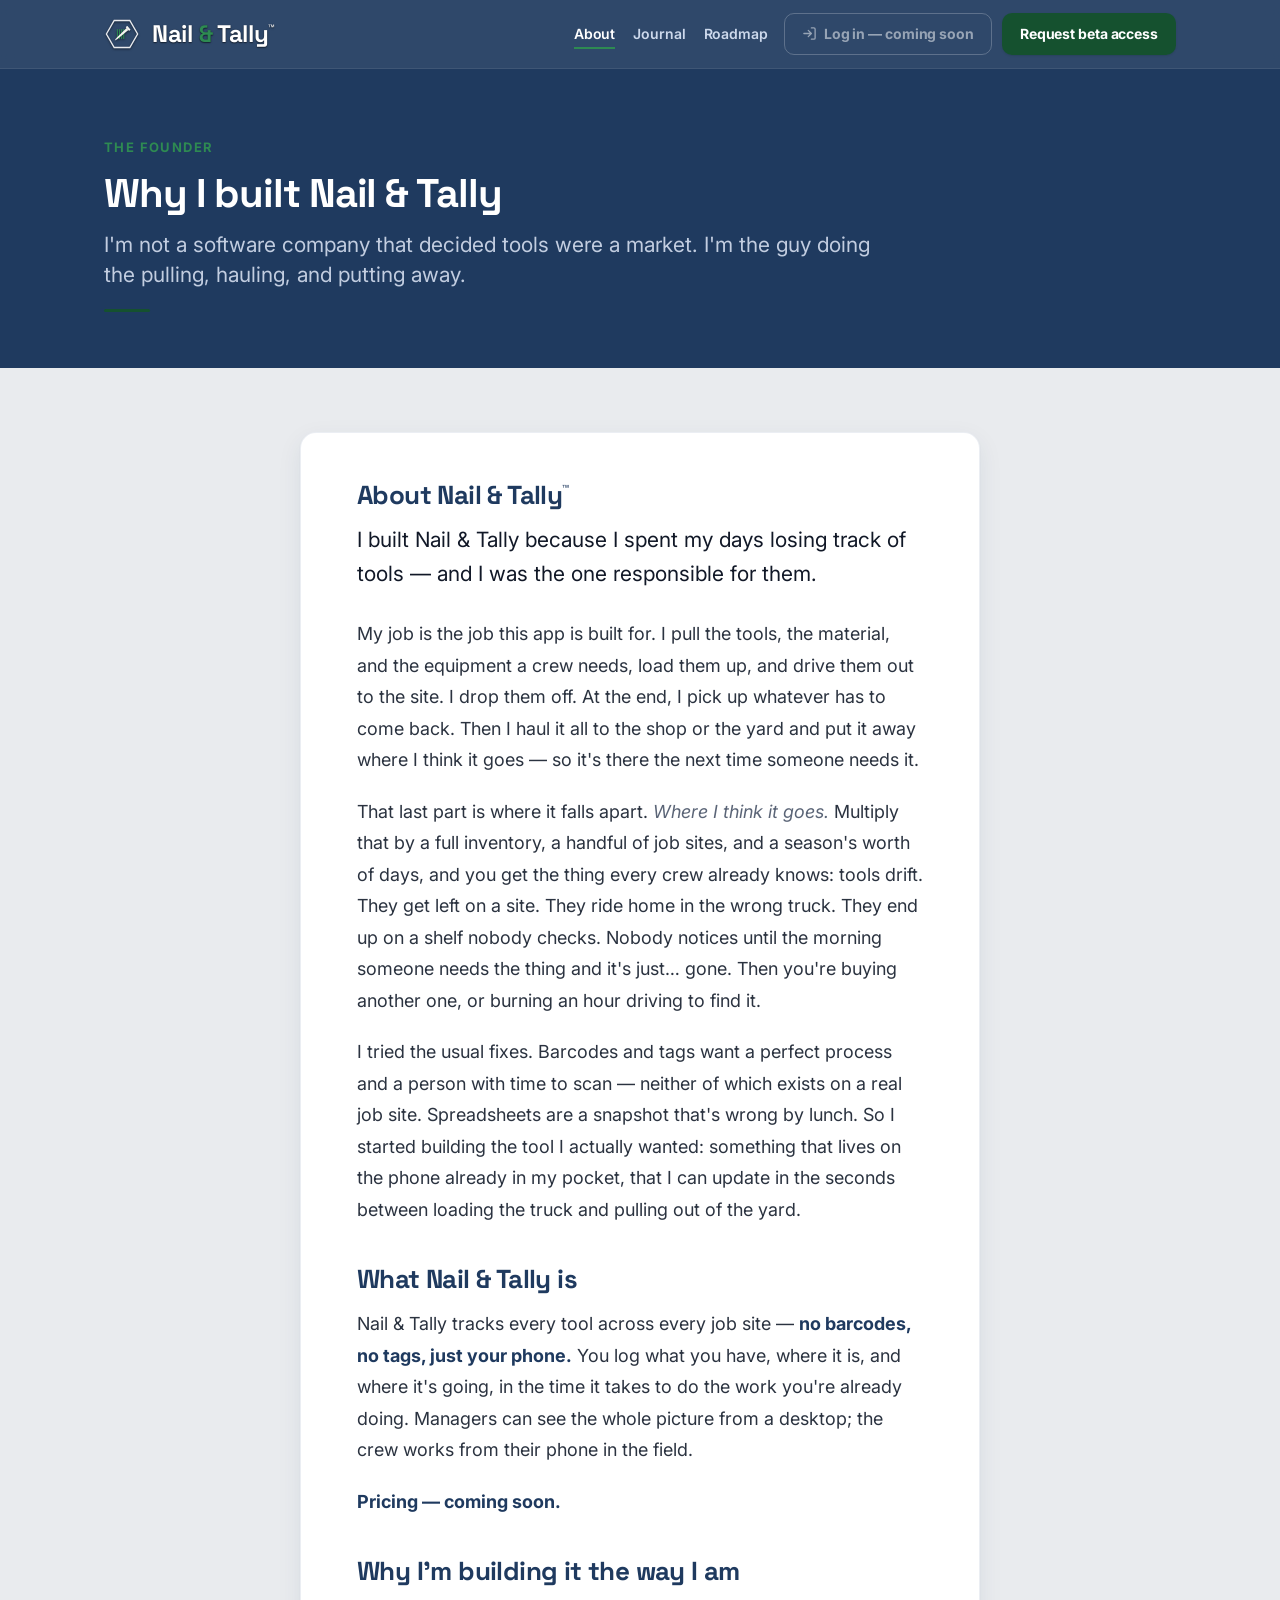
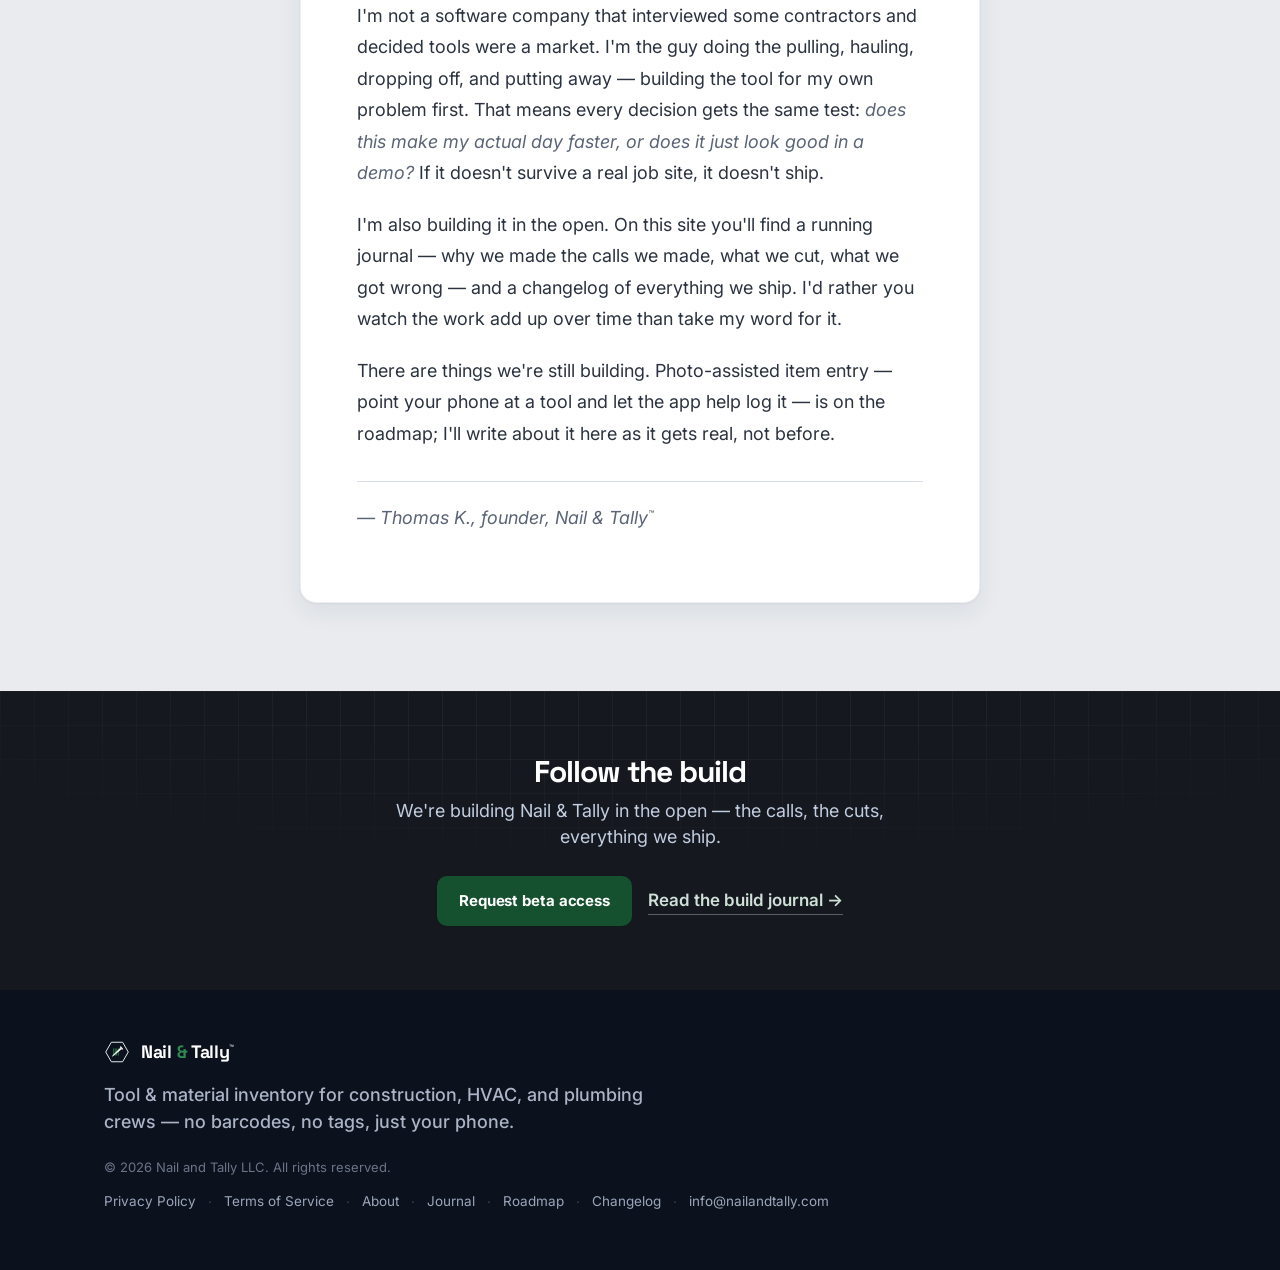
==== about/index.html @ 6fc136f4 "Publish about/journal/changelog/roadmap + pricing coming-soon + login coming-soon" ====
<!DOCTYPE html><html lang="en"><head><meta charset="utf-8">
<meta name="viewport" content="width=device-width,initial-scale=1">
<title>About — Nail &amp; Tally&trade;</title>
<meta name="description" content="Why I built Nail & Tally — by the founder. I'm not a software company that decided tools were a market; I'm the guy doing the pulling, hauling, and putting away.">
<meta name="robots" content="index">
<meta name="theme-color" content="#1F3A5F">
<!-- Favicon: the Fastener emblem, inlined as a data-URI SVG (verbatim from the landing page) -->
<link rel="icon" type="image/svg+xml" href="data:image/svg+xml,%3Csvg xmlns='http://www.w3.org/2000/svg' viewBox='0 0 512 512'%3E%3Crect width='512' height='512' rx='112' fill='%231F3A5F'/%3E%3Cg transform='translate(82,82) scale(1.45)'%3E%3Cpolygon points='16,120 68,30 172,30 224,120 172,210 68,210' fill='%2316304F'/%3E%3Cpolygon points='34,120 77,46 163,46 206,120 163,194 77,194' fill='none' stroke='%230F2540' stroke-width='6'/%3E%3Cg fill='%232E8A52'%3E%3Crect x='86' y='86' width='7' height='68' rx='3.5'/%3E%3Crect x='100' y='86' width='7' height='68' rx='3.5'/%3E%3Crect x='114' y='86' width='7' height='68' rx='3.5'/%3E%3Crect x='128' y='86' width='7' height='68' rx='3.5'/%3E%3C/g%3E%3Cg transform='rotate(48 120 120)'%3E%3Crect x='103' y='58' width='34' height='13' rx='2' fill='%23F5F5F0'/%3E%3Cpath d='M111,71 L129,71 L125,170 L115,170 Z' fill='%23F5F5F0'/%3E%3Cpath d='M115,170 L125,170 L120,185 Z' fill='%23F5F5F0'/%3E%3C/g%3E%3C/g%3E%3C/svg%3E">
<link rel="preconnect" href="https://fonts.googleapis.com">
<link rel="preconnect" href="https://fonts.gstatic.com" crossorigin>
<link href="https://fonts.googleapis.com/css2?family=Inter:wght@400;500;600;700;800&family=Space+Grotesk:wght@500;600;700&display=swap" rel="stylesheet">
<link rel="stylesheet" href="/assets/site.css">
</head><body>

<!-- ============ HEADER (shared) ============ -->
<header class="site"><div class="wrap">
  <a class="logo" href="/" aria-label="Nail and Tally home">
    <svg viewBox="0 0 240 240" aria-hidden="true">
      <polygon points="16,120 68,30 172,30 224,120 172,210 68,210" fill="none" stroke="#E9EBEE" stroke-width="9"/>
      <g fill="#2E8A52">
        <rect x="86" y="86" width="7" height="68" rx="3.5"/>
        <rect x="100" y="86" width="7" height="68" rx="3.5"/>
        <rect x="114" y="86" width="7" height="68" rx="3.5"/>
        <rect x="128" y="86" width="7" height="68" rx="3.5"/>
      </g>
      <g transform="rotate(48 120 120)">
        <rect x="103" y="58" width="34" height="13" rx="2" fill="#F5F5F0"/>
        <path d="M111,71 L129,71 L125,170 L115,170 Z" fill="#F5F5F0"/>
        <path d="M115,170 L125,170 L120,185 Z" fill="#F5F5F0"/>
      </g>
    </svg>
    <span class="brand">Nail <span class="amp">&amp;</span> Tally<span class="tm">&trade;</span></span>
  </a>
  <nav class="site">
    <span class="nav-links">
      <a href="/about/" aria-current="page">About</a>
      <a href="/journal/">Journal</a>
      <a href="/roadmap/">Roadmap</a>
    </span>
    <!-- LOG IN — NEUTRALIZED (app.nailandtally.com not yet deployed). Kept as a non-clickable
         "coming soon" element so publishing doesn't ship a dead link. TO RE-ENABLE once the app
         is live: restore this to a real link, i.e. replace the <span> below with
         <a class="btn-outline" href="https://app.nailandtally.com"> ... Log In ... </a>. -->
    <span class="btn-outline disabled" role="link" aria-disabled="true" title="Log in — coming soon">
      <svg viewBox="0 0 24 24" fill="none" stroke="currentColor" stroke-width="2.1" stroke-linecap="round" stroke-linejoin="round" aria-hidden="true"><path d="M15 3h4a2 2 0 012 2v14a2 2 0 01-2 2h-4"/><path d="M10 17l5-5-5-5M15 12H3"/></svg>
      Log in — coming soon
    </span>
    <a class="btn head" href="mailto:info@nailandtally.com?subject=Beta%20access%20request">Request beta access</a>
  </nav>
</div></header>

<!-- ============ PAGE-HEADER BAND ============ -->
<section class="navy-band page-band"><div class="wrap">
  <span class="eyebrow light">The founder</span>
  <h2>Why I built Nail &amp; Tally</h2>
  <p class="sub">I'm not a software company that decided tools were a market. I'm the guy doing the pulling, hauling, and putting away.</p>
  <span class="keyline"></span>
</div></section>

<!-- ============ ARTICLE ============ -->
<section class="article"><div class="wrap">
  <article class="col">

    <!-- OPTIONAL founder photo — leave commented until Thomas approves a specific image.
         Page must read complete with this absent. No video.
    <figure class="founder-photo">
      <img src="/assets/founder.jpg" alt="Thomas K., founder of Nail & Tally">
      <figcaption>Thomas K., founder</figcaption>
    </figure> -->

    <h2 style="margin-top:0">About Nail &amp; Tally<span class="tm" style="font-size:.5em;vertical-align:super;font-weight:600">&trade;</span></h2>

    <p class="lead">I built Nail &amp; Tally because I spent my days losing track of tools — and I was the one responsible for them.</p>

    <p>My job is the job this app is built for. I pull the tools, the material, and the equipment a crew needs, load them up, and drive them out to the site. I drop them off. At the end, I pick up whatever has to come back. Then I haul it all to the shop or the yard and put it away where I think it goes — so it's there the next time someone needs it.</p>

    <p>That last part is where it falls apart. <em>Where I think it goes.</em> Multiply that by a full inventory, a handful of job sites, and a season's worth of days, and you get the thing every crew already knows: tools drift. They get left on a site. They ride home in the wrong truck. They end up on a shelf nobody checks. Nobody notices until the morning someone needs the thing and it's just… gone. Then you're buying another one, or burning an hour driving to find it.</p>

    <p>I tried the usual fixes. Barcodes and tags want a perfect process and a person with time to scan — neither of which exists on a real job site. Spreadsheets are a snapshot that's wrong by lunch. So I started building the tool I actually wanted: something that lives on the phone already in my pocket, that I can update in the seconds between loading the truck and pulling out of the yard.</p>

    <h2>What Nail &amp; Tally is</h2>

    <p>Nail &amp; Tally tracks every tool across every job site — <strong>no barcodes, no tags, just your phone.</strong> You log what you have, where it is, and where it's going, in the time it takes to do the work you're already doing. Managers can see the whole picture from a desktop; the crew works from their phone in the field.</p>

    <p><strong>Pricing — coming soon.</strong></p>

    <h2>Why I'm building it the way I am</h2>

    <p>I'm not a software company that interviewed some contractors and decided tools were a market. I'm the guy doing the pulling, hauling, dropping off, and putting away — building the tool for my own problem first. That means every decision gets the same test: <em>does this make my actual day faster, or does it just look good in a demo?</em> If it doesn't survive a real job site, it doesn't ship.</p>

    <p>I'm also building it in the open. On this site you'll find a running journal — why we made the calls we made, what we cut, what we got wrong — and a changelog of everything we ship. I'd rather you watch the work add up over time than take my word for it.</p>

    <p>There are things we're still building. Photo-assisted item entry — point your phone at a tool and let the app help log it — is on the roadmap; I'll write about it here as it gets real, not before.</p>

    <p class="signoff">— Thomas K., founder, Nail &amp; Tally<span class="tm" style="font-size:.5em;vertical-align:super;font-weight:600">&trade;</span></p>

  </article>
</div></section>

<!-- ============ SOFT CTA STRIP ============ -->
<section class="charcoal-band cta-strip"><div class="wrap">
  <h2>Follow the build</h2>
  <p class="sub">We're building Nail &amp; Tally in the open — the calls, the cuts, everything we ship.</p>
  <div class="row">
    <a class="btn" href="mailto:info@nailandtally.com?subject=Beta%20access%20request">Request beta access</a>
    <a class="txt" href="/journal/">Read the build journal &rarr;</a>
  </div>
</div></section>

<!-- ============ FOOTER (shared) ============ -->
<footer class="site"><div class="wrap">
  <div class="f-top">
    <svg viewBox="0 0 240 240" aria-hidden="true">
      <polygon points="16,120 68,30 172,30 224,120 172,210 68,210" fill="none" stroke="#E9EBEE" stroke-width="9"/>
      <g fill="#2E8A52">
        <rect x="86" y="86" width="7" height="68" rx="3.5"/>
        <rect x="100" y="86" width="7" height="68" rx="3.5"/>
        <rect x="114" y="86" width="7" height="68" rx="3.5"/>
        <rect x="128" y="86" width="7" height="68" rx="3.5"/>
      </g>
      <g transform="rotate(48 120 120)">
        <rect x="103" y="58" width="34" height="13" rx="2" fill="#F5F5F0"/>
        <path d="M111,71 L129,71 L125,170 L115,170 Z" fill="#F5F5F0"/>
        <path d="M115,170 L125,170 L120,185 Z" fill="#F5F5F0"/>
      </g>
    </svg>
    <span class="f-brand">Nail <span class="amp">&amp;</span> Tally<span class="tm">&trade;</span></span>
  </div>
  <p class="tagline">Tool &amp; material inventory for construction, HVAC, and plumbing crews — no barcodes, no tags, just your phone.</p>
  <div class="legal">&copy; 2026 Nail and Tally LLC. All rights reserved.</div>
  <div class="links">
    <a href="/privacy">Privacy Policy</a>
    <span class="sep">·</span>
    <a href="/terms">Terms of Service</a>
    <span class="sep">·</span>
    <a href="/about/">About</a>
    <span class="sep">·</span>
    <a href="/journal/">Journal</a>
    <span class="sep">·</span>
    <a href="/roadmap/">Roadmap</a>
    <span class="sep">·</span>
    <a href="/changelog/">Changelog</a>
    <span class="sep">·</span>
    <a href="mailto:info@nailandtally.com">info@nailandtally.com</a>
  </div>
</div></footer>

</body></html>
---- assets/site.css ----
/* ============================================================
   Nail & Tally — shared site stylesheet
   Single source of truth for the brand system across:
   index.html, /about, /journal, /journal/<post>, /changelog, /roadmap
   The base block below is lifted VERBATIM from the live landing
   page (index.html) so the look can never drift. Page-specific
   component blocks (article column, post cards, changelog feed,
   roadmap levels, founder photo) are appended at the bottom.
   ============================================================ */

/* ===== Web fonts: Space Grotesk (display/headings) + Inter (body), loaded via Google Fonts in <head>. System stack as fallback. ===== */
:root{
  --navy:#1F3A5F;        /* Blueprint Navy */
  --navy-deep:#16293f;   /* darker navy band */
  --navy-ink:#0c121d;    /* footer — near-black charcoal */
  --charcoal:#15191f;    /* Workwear charcoal band */
  --charcoal-2:#1d222b;  /* charcoal card on dark */
  --green:#15512F;       /* Forest Green (revised Option A — darker forest; was #1E7A46) */
  --green-deep:#0F3D23;  /* darker forest, for hovers/eyebrows on light */
  --green-ondark:#2E8A52;/* nail + "&" + green on navy/charcoal (on-dark variant) */
  --ink:#111827;         /* Workwear Charcoal */
  --muted:#5b6577;
  --muted-2:#7b8595;
  --line:#D7DBE2;        /* hairline (was #e3e7ee) */
  --bg:#E9EBEE;          /* Steel Grey (was #F5F5F0 Concrete White) */
  --card:#ffffff;
  --red:#DC2626;         /* status: missing */
  --amber:#F59E0B;       /* status: low */
  --shadow-sm:0 1px 2px rgba(31,58,95,.06), 0 8px 24px rgba(31,58,95,.08);
  --shadow-lg:0 10px 30px rgba(31,58,95,.18), 0 40px 80px rgba(16,24,40,.22);
  --font:"Inter",-apple-system,BlinkMacSystemFont,"Segoe UI",Roboto,Helvetica,Arial,sans-serif;
  --font-display:"Space Grotesk","Inter",-apple-system,BlinkMacSystemFont,"Segoe UI",Roboto,Helvetica,Arial,sans-serif;
}
*{box-sizing:border-box}
html{scroll-behavior:smooth;-webkit-text-size-adjust:100%}
body{
  margin:0;background:var(--bg);color:var(--ink);
  font-family:var(--font);
  line-height:1.6;font-size:17px;font-weight:400;
  -webkit-font-smoothing:antialiased;text-rendering:optimizeLegibility;
}
img,svg{display:block;max-width:100%}
.wrap{max-width:1120px;margin:0 auto;padding:0 24px}
.measure{max-width:62ch}

/* ===== Type scale: 13 / 15 / 17 / 21 / 28 / 40 / 56 ===== */
h1,h2,h3{color:var(--navy);font-family:var(--font-display);font-weight:700;letter-spacing:-.6px;margin:0}
.eyebrow{display:inline-block;font-size:13px;font-weight:700;letter-spacing:1.4px;text-transform:uppercase;color:var(--green-deep);margin:0 0 14px}
.hero .eyebrow{font-size:15px}
.eyebrow.light{color:var(--green-ondark)}

/* ===== Header (sticky) ===== */
header.site{
  position:sticky;top:0;z-index:50;
  background:rgba(31,58,95,.92);backdrop-filter:saturate(140%) blur(8px);
  -webkit-backdrop-filter:saturate(140%) blur(8px);
  color:#fff;border-bottom:1px solid rgba(255,255,255,.08);
}
header.site .wrap{display:flex;align-items:center;gap:14px;height:68px}
.logo{display:flex;align-items:center;gap:12px;text-decoration:none;color:#fff;min-width:0}
.logo svg{width:36px;height:auto;flex:none;filter:drop-shadow(0 1px 1px rgba(0,0,0,.55))}
.brand{font-family:var(--font-display);font-weight:700;font-size:24px;letter-spacing:-.3px;white-space:nowrap;text-shadow:0 1px 1.5px rgba(0,0,0,.55),0 0 1px rgba(0,0,0,.4)}
.brand .amp{color:var(--green-ondark)}
.brand .tm{font-size:.5em;vertical-align:super;font-weight:600;letter-spacing:0}
nav.site{margin-left:auto;display:flex;align-items:center;gap:10px}
.btn{
  display:inline-flex;align-items:center;justify-content:center;gap:8px;
  background:var(--green);color:#fff;text-decoration:none;
  padding:13px 22px;border-radius:10px;font-weight:700;font-size:15px;
  border:none;cursor:pointer;font-family:inherit;
  box-shadow:0 1px 2px rgba(6,36,27,.15);transition:transform .12s ease,background .15s ease;
  letter-spacing:-.1px;
}
.btn:hover{background:var(--green-deep);transform:translateY(-1px)}
.btn.lg{padding:16px 28px;font-size:17px;border-radius:11px}
.btn.head{padding:10px 18px;font-size:14px}
/* secondary header CTA: "Log In" — lighter/outline treatment so it reads as distinct from the primary green "Request beta access" button */
.btn-outline{
  display:inline-flex;align-items:center;justify-content:center;gap:7px;
  background:transparent;color:#fff;text-decoration:none;
  padding:9px 17px;border-radius:10px;font-weight:700;font-size:14px;
  border:1px solid rgba(255,255,255,.45);cursor:pointer;font-family:inherit;
  transition:background .15s ease,border-color .15s ease;letter-spacing:-.1px;
}
.btn-outline:hover{background:rgba(255,255,255,.12);border-color:rgba(255,255,255,.75)}
.btn-outline svg{width:15px;height:15px}
/* "Log in — coming soon" neutralized state. Used while app.nailandtally.com is not yet
   deployed, so the header Log In control is NOT a live (dead) link. Non-clickable, dimmed,
   no hover. To RE-ENABLE the real Log In link once the app is live: in each page header,
   swap the <span class="btn-outline disabled" ...> back to <a class="btn-outline"
   href="https://app.nailandtally.com"> with the label "Log In" (see the marked comment in
   the header of every page). This .disabled rule can then stay or be removed — harmless. */
.btn-outline.disabled{opacity:.5;cursor:default;pointer-events:none}
.btn-outline.disabled:hover{background:transparent;border-color:rgba(255,255,255,.45)}
.btn-ghost{
  display:inline-flex;align-items:center;gap:8px;color:#cdd9ec;text-decoration:none;
  font-weight:600;font-size:15px;padding:13px 6px;
}
.btn-ghost:hover{color:#fff}
.btn-ghost svg{width:16px;height:16px}

/* ===== Top text-nav group (About · Journal · Roadmap) — added pages ===== */
.nav-links{display:flex;align-items:center;gap:18px;margin-right:6px}
.nav-links a{color:#cdd9ec;text-decoration:none;font-size:14px;font-weight:600;letter-spacing:-.1px;padding:4px 0;transition:color .15s ease}
.nav-links a:hover{color:#fff}
.nav-links a[aria-current="page"]{color:#fff;border-bottom:2px solid var(--green-ondark);padding-bottom:2px}

/* ===== Hero ===== */
.hero{position:relative;background:var(--navy);color:#fff;overflow:hidden}
.hero::before{ /* blueprint grid, whisper-quiet */
  content:"";position:absolute;inset:0;
  background-image:linear-gradient(rgba(255,255,255,.05) 1px,transparent 1px),
                   linear-gradient(90deg,rgba(255,255,255,.05) 1px,transparent 1px);
  background-size:34px 34px;mask-image:radial-gradient(ellipse 90% 80% at 60% 0%,#000 35%,transparent 80%);
  -webkit-mask-image:radial-gradient(ellipse 90% 80% at 60% 0%,#000 35%,transparent 80%);
  pointer-events:none;
}
.hero::after{ /* reverse logo watermark, very low opacity */
  content:"";position:absolute;right:-60px;top:-40px;width:520px;height:520px;
  background-image:url("data:image/svg+xml;utf8,<svg xmlns='http://www.w3.org/2000/svg' viewBox='0 0 240 240'><polygon points='16,120 68,30 172,30 224,120 172,210 68,210' fill='none' stroke='%23ffffff' stroke-width='7'/><g fill='%232E8A52'><rect x='86' y='86' width='7' height='68' rx='3.5'/><rect x='100' y='86' width='7' height='68' rx='3.5'/><rect x='114' y='86' width='7' height='68' rx='3.5'/><rect x='128' y='86' width='7' height='68' rx='3.5'/></g><g transform='rotate(48 120 120)'><rect x='103' y='58' width='34' height='13' rx='2' fill='%23ffffff'/><path d='M111,71 L129,71 L125,170 L115,170 Z' fill='%23ffffff'/><path d='M115,170 L125,170 L120,185 Z' fill='%23ffffff'/></g></svg>");
  background-repeat:no-repeat;background-size:contain;opacity:.05;pointer-events:none;
}
.hero .wrap{position:relative;z-index:1;display:grid;grid-template-columns:1.05fr .95fr;gap:56px;align-items:center;padding:84px 24px 92px}
.hero h1{font-size:56px;line-height:1.04;letter-spacing:-1.8px;margin:0 0 18px;color:#CBD5E1}
.hero .lead{font-size:21px;line-height:1.5;color:#dbe3f0;margin:0 0 14px;max-width:30ch}
.hero .support{font-size:17px;color:#9fb0cb;margin:0 0 30px;max-width:42ch}
.hero .support b{color:#fff;font-weight:700}
.hero .cta-row{display:flex;align-items:center;gap:14px;flex-wrap:wrap}
.hero .trust{display:block;color:#9fb0cb;font-size:15px;margin-top:18px;max-width:46ch;line-height:1.5}
.hero .trust b{color:#cfe9df;font-weight:600}

/* ===== Phone mockup (shared) ===== */
.phone{
  position:relative;background:#0d1726;border-radius:30px;padding:11px;
  box-shadow:var(--shadow-lg);border:1px solid rgba(255,255,255,.06);
}
.phone .notch{position:absolute;top:11px;left:50%;transform:translateX(-50%);width:96px;height:20px;background:#0d1726;border-radius:0 0 14px 14px;z-index:3}
.screen{background:var(--bg);border-radius:22px;overflow:hidden;position:relative}
.hero-phone{width:300px;margin:0 auto}
.hero-col-phone{display:flex;justify-content:center}

/* app chrome inside phone */
.app-bar{background:var(--navy);color:#fff;padding:26px 16px 13px;display:flex;align-items:center;gap:9px}
.app-bar .mk{width:20px;height:auto;flex:none}
.app-bar .co{font-weight:700;font-size:14px;letter-spacing:-.2px}
.app-bar .co small{display:block;font-weight:500;font-size:10.5px;color:#9fb0cb;letter-spacing:.2px}
.app-search{margin:12px 13px 0;background:#fff;border:1px solid var(--line);border-radius:9px;padding:9px 12px;display:flex;align-items:center;gap:8px;color:#9aa3b2;font-size:12.5px}
.app-search svg{width:14px;height:14px;flex:none}
.chips{display:flex;gap:6px;padding:11px 13px 4px;overflow-x:auto;-ms-overflow-style:none;scrollbar-width:none}
.chips::-webkit-scrollbar{display:none}
.chip{flex:none;font-size:11px;font-weight:600;padding:5px 11px;border-radius:999px;background:#fff;border:1px solid var(--line);color:var(--muted);white-space:nowrap}
.chip.on{background:var(--navy);color:#fff;border-color:var(--navy)}
.ilist{padding:6px 9px 4px}
.irow{display:flex;align-items:center;gap:11px;background:#fff;border:1px solid var(--line);border-radius:11px;padding:9px 11px;margin:7px 4px}
.ithumb{width:38px;height:38px;border-radius:9px;background:#eef1f6;display:flex;align-items:center;justify-content:center;flex:none}
.ithumb svg{width:21px;height:21px}
.imeta{min-width:0;flex:1}
.iname{font-size:12.5px;font-weight:700;color:var(--ink);white-space:nowrap;overflow:hidden;text-overflow:ellipsis;letter-spacing:-.2px}
.iloc{font-size:11px;color:var(--muted);margin-top:1px;display:flex;align-items:center;gap:5px}
.dot{width:8px;height:8px;border-radius:50%;flex:none}
.dot.g{background:var(--green);box-shadow:0 0 0 3px rgba(21,81,47,.16)}
.dot.r{background:var(--red);box-shadow:0 0 0 3px rgba(220,38,38,.16)}
.dot.a{background:var(--amber);box-shadow:0 0 0 3px rgba(245,158,11,.16)}
.iloc .lab.miss{color:var(--red);font-weight:700}
.iloc .lab.low{color:#b45309;font-weight:700}
.tabbar{display:flex;align-items:center;justify-content:space-around;background:#fff;border-top:1px solid var(--line);padding:9px 8px 12px}
.tab{display:flex;flex-direction:column;align-items:center;gap:3px;font-size:9.5px;font-weight:600;color:var(--muted-2)}
.tab svg{width:19px;height:19px}
.tab.on{color:var(--navy)}
.tab.add{position:relative;top:-2px}
.tab.add .badge{width:38px;height:38px;border-radius:12px;background:var(--green);display:flex;align-items:center;justify-content:center;box-shadow:0 4px 10px rgba(21,81,47,.4)}
.tab.add .badge svg{width:20px;height:20px}
.tab.add span{color:var(--green-deep);font-weight:700}

/* ===== Sections ===== */
section{padding:92px 0}
section.tight{padding:84px 0}
.alt{background:#fff}
.navy-band{background:var(--navy);color:#fff;position:relative;overflow:hidden}
.navy-band .eyebrow{color:var(--green-ondark)}
.navy-band h2{color:#fff}
/* charcoal/near-black band — adds depth against the navy/green/concrete */
.charcoal-band{background:var(--charcoal);color:#fff;position:relative;overflow:hidden}
.charcoal-band::before{content:"";position:absolute;inset:0;
  background-image:linear-gradient(rgba(255,255,255,.04) 1px,transparent 1px),
                   linear-gradient(90deg,rgba(255,255,255,.04) 1px,transparent 1px);
  background-size:34px 34px;mask-image:radial-gradient(ellipse 90% 80% at 50% 0%,#000 30%,transparent 78%);
  -webkit-mask-image:radial-gradient(ellipse 90% 80% at 50% 0%,#000 30%,transparent 78%);pointer-events:none}
.charcoal-band .eyebrow{color:var(--green-ondark)}
.charcoal-band h2{color:#fff}
.charcoal-band .sub{color:#b9c0cb}
.sec-head{max-width:640px;margin:0 0 48px}
.sec-head.center{margin-left:auto;margin-right:auto;text-align:center}
h2{font-size:40px;line-height:1.1;letter-spacing:-1.1px}
.sec-head .sub{color:var(--muted);font-size:21px;line-height:1.45;margin:14px 0 0;font-weight:400}
.navy-band .sec-head .sub{color:#c2cde0}
.keyline{display:block;width:46px;height:3px;background:var(--green);border-radius:2px;margin-top:18px}
.center .keyline{margin-left:auto;margin-right:auto}

/* feature cards */
.cards{display:grid;grid-template-columns:repeat(2,1fr);gap:20px}
.card{
  background:var(--card);border-radius:16px;padding:30px;
  box-shadow:var(--shadow-sm);border:1px solid rgba(227,231,238,.7);
  transition:transform .15s ease,box-shadow .15s ease;
}
.card:hover{transform:translateY(-2px);box-shadow:0 2px 4px rgba(31,58,95,.07),0 16px 40px rgba(31,58,95,.12)}
.icon-tile{width:48px;height:48px;border-radius:13px;display:flex;align-items:center;justify-content:center;margin-bottom:18px}
.icon-tile.navy{background:rgba(31,58,95,.08)}
.icon-tile.green{background:rgba(21,81,47,.12)}
.icon-tile svg{width:26px;height:26px}
.card h3{font-size:21px;margin:0 0 8px;letter-spacing:-.4px}
.card p{margin:0;color:var(--muted);font-size:16px;line-height:1.55}
.navy-band .card{background:rgba(255,255,255,.05);border:1px solid rgba(255,255,255,.09);box-shadow:none}
.navy-band .card:hover{background:rgba(255,255,255,.08);transform:translateY(-2px);box-shadow:none}
.navy-band .card h3{color:#fff}
.navy-band .card p{color:#aebccc}
.navy-band .icon-tile.navy{background:rgba(255,255,255,.1)}

/* ===== See it in action ===== */
.shots{display:grid;grid-template-columns:repeat(3,1fr);gap:30px;margin-top:8px}
.shot{display:flex;flex-direction:column;align-items:center}
.shot .phone{width:248px}
.shot .cap{margin:22px 6px 0;text-align:center;color:var(--muted);font-size:15.5px;line-height:1.5;max-width:30ch}
.shot .cap b{color:var(--navy);font-weight:700}
.sample-tag{display:inline-flex;align-items:center;gap:7px;font-size:13px;font-weight:600;color:var(--muted-2);background:#fff;border:1px solid var(--line);padding:6px 13px;border-radius:999px;margin-top:36px}
.sample-tag .d{width:7px;height:7px;border-radius:50%;background:var(--amber)}

/* item-detail screen */
.detail-photo{height:120px;background:linear-gradient(135deg,#eef1f6,#e2e7f0);display:flex;flex-direction:column;align-items:center;justify-content:center;gap:7px;color:#9aa3b2;border-bottom:1px solid var(--line)}
.detail-photo svg{width:30px;height:30px}
.detail-photo span{font-size:10.5px;font-weight:600;letter-spacing:.3px}
.detail-body{padding:14px 15px 17px}
.detail-body .dn{font-size:16px;font-weight:800;color:var(--navy);letter-spacing:-.3px}
.pill{display:inline-flex;align-items:center;gap:6px;font-size:11px;font-weight:700;padding:5px 11px;border-radius:999px;margin-top:9px}
.pill.stock{background:rgba(21,81,47,.12);color:var(--green-deep)}
.kv{display:flex;justify-content:space-between;font-size:12.5px;padding:10px 0;border-top:1px solid var(--line)}
.kv:first-of-type{margin-top:13px}
.kv .k{color:var(--muted)}
.kv .v{color:var(--ink);font-weight:700}

/* locations screen */
.loc-row{display:flex;align-items:center;gap:11px;padding:13px 14px;border-bottom:1px solid var(--line);background:#fff}
.loc-row .li{width:34px;height:34px;border-radius:9px;background:rgba(31,58,95,.07);display:flex;align-items:center;justify-content:center;flex:none}
.loc-row .li svg{width:18px;height:18px}
.loc-row .ln{flex:1;font-size:13px;font-weight:700;color:var(--ink);letter-spacing:-.2px}
.loc-row .lc{font-size:12.5px;font-weight:800;color:var(--navy);background:var(--bg);padding:3px 10px;border-radius:8px}

/* add/move screen */
.form-wrap{padding:14px 15px 16px}
.fld{margin-bottom:13px}
.fld label{display:block;font-size:11px;font-weight:700;color:var(--muted);text-transform:uppercase;letter-spacing:.5px;margin-bottom:6px}
.fld .input{background:#fff;border:1px solid var(--line);border-radius:9px;padding:10px 12px;font-size:13px;color:var(--ink);font-weight:600}
.fld .input.ph{color:#9aa3b2;font-weight:500}
.loc-pick{display:flex;flex-wrap:wrap;gap:6px}
.loc-pick .o{font-size:11.5px;font-weight:600;padding:7px 12px;border-radius:9px;background:#fff;border:1px solid var(--line);color:var(--muted)}
.loc-pick .o.sel{background:var(--navy);color:#fff;border-color:var(--navy)}
.snap{display:flex;align-items:center;justify-content:center;gap:8px;background:rgba(31,58,95,.06);border:1.5px dashed #c3cee0;border-radius:10px;padding:13px;color:var(--navy);font-size:13px;font-weight:700;margin-top:4px}
.snap svg{width:17px;height:17px}
.save-btn{margin-top:14px;background:var(--green);color:#fff;text-align:center;padding:12px;border-radius:10px;font-size:13.5px;font-weight:800;box-shadow:0 4px 10px rgba(21,81,47,.3)}

/* ===== Steps ===== */
.steps{display:grid;grid-template-columns:repeat(3,1fr);gap:26px}
.step{background:#fff;border-radius:16px;padding:30px;box-shadow:var(--shadow-sm);border:1px solid rgba(227,231,238,.7);position:relative}
.alt .step{background:var(--bg)}
.step .top{display:flex;align-items:center;gap:13px;margin-bottom:14px}
.step .n{display:inline-flex;align-items:center;justify-content:center;width:38px;height:38px;border-radius:50%;background:var(--green);color:#fff;font-weight:800;font-size:17px;flex:none}
.step .si{width:40px;height:40px;border-radius:11px;background:rgba(31,58,95,.07);display:flex;align-items:center;justify-content:center;margin-left:auto}
.step .si svg{width:22px;height:22px}
.step h3{font-size:19px;margin:0 0 6px;letter-spacing:-.3px}
.step p{margin:0;color:var(--muted);font-size:15.5px}

/* ===== Trust strip ===== */
.trust-strip{display:flex;align-items:center;gap:18px;background:rgba(255,255,255,.05);border:1px solid rgba(255,255,255,.09);border-radius:16px;padding:26px 30px;margin-top:8px}
.trust-strip .ts-icon{width:52px;height:52px;border-radius:14px;background:rgba(46,138,82,.18);display:flex;align-items:center;justify-content:center;flex:none}
.trust-strip .ts-icon svg{width:28px;height:28px}
.trust-strip h3{color:#fff;font-size:21px;margin:0 0 4px;letter-spacing:-.4px}
.trust-strip p{color:#c2cde0;margin:0;font-size:16px}

/* ===== Roadmap (landing two-up cards) ===== */
.road{display:grid;grid-template-columns:1fr 1fr;gap:20px;margin-top:8px}
.road-item{display:flex;gap:16px;align-items:flex-start;background:var(--card);border-radius:16px;padding:26px 28px;box-shadow:var(--shadow-sm);border:1px solid rgba(227,231,238,.7)}
.road-item .ri-icon{width:46px;height:46px;border-radius:12px;background:rgba(31,58,95,.07);display:flex;align-items:center;justify-content:center;flex:none}
.road-item .ri-icon svg{width:24px;height:24px}
.road-item h3{font-size:18px;margin:0 0 5px;letter-spacing:-.3px}
.road-item p{margin:0 0 11px;color:var(--muted);font-size:15px;line-height:1.5}
.tag{display:inline-block;background:#eef3fe;color:var(--navy);border:1px solid #d4e0fb;border-radius:999px;font-size:12px;font-weight:700;padding:4px 12px;letter-spacing:.2px}
.tag.soon{background:#fef6e7;color:#b45309;border-color:#f7e2b8}
.tag.now{background:rgba(21,81,47,.12);color:var(--green-deep);border:1px solid rgba(21,81,47,.2)}

/* ===== Final CTA ===== */
.cta-final{text-align:center}
.cta-final .wrap{position:relative;z-index:1}
.cta-final h2{font-size:40px;margin-bottom:14px}
.cta-final .sub{color:#c2cde0;font-size:21px;max-width:52ch;margin:0 auto 32px;line-height:1.45}
.cta-final .email{display:block;color:#9fb0cb;font-size:15px;margin-top:22px}
.cta-final .email a{color:#fff;text-decoration:none;border-bottom:1px solid rgba(255,255,255,.35)}
.cta-final .email a:hover{border-color:#fff}

/* ===== Footer ===== */
footer.site{background:var(--navy-ink);color:#9aa6bb;font-size:14px;padding:48px 0 56px}
footer.site .f-top{display:flex;align-items:center;gap:11px;margin-bottom:14px}
footer.site .f-top svg{width:26px;height:auto}
footer.site .f-brand{font-family:var(--font-display);font-weight:700;color:#fff;font-size:18px;letter-spacing:-.3px}
footer.site .f-brand .amp{color:var(--green-ondark)}
footer.site .f-brand .tm{font-size:.5em;vertical-align:super;font-weight:600}
footer.site .tagline{color:#aab4c6;max-width:48ch;margin:0 0 22px;font-size:18px;font-weight:500;line-height:1.5}
footer.site .legal{color:#6b7488;font-size:13px;margin-bottom:14px}
footer.site .links{display:flex;align-items:center;gap:4px;flex-wrap:wrap;font-size:13.5px}
footer.site .soon{color:#5d6779;cursor:default}
footer.site .sep{color:#3a455c;margin:0 8px}
footer.site a{color:#9aa6bb;text-decoration:none;border-bottom:1px solid transparent}
footer.site a:hover{color:#fff;border-color:rgba(255,255,255,.3)}

/* ============================================================
   PAGE-SPECIFIC COMPONENTS (added for /about, /journal,
   /changelog, /roadmap — per TASK-058 design spec)
   ============================================================ */

/* ===== Page-header band (content-page hero — no phone mockup) ===== */
.page-band{padding:64px 0 56px}
.page-band h2{font-size:40px;margin:0}
.page-band .sub{color:#c2cde0;max-width:60ch;font-size:21px;line-height:1.45;margin:14px 0 0;font-weight:400}

/* ===== Article reading column (shared — /about + journal posts) ===== */
.article{background:var(--bg);padding:64px 0 88px}
.article .col{max-width:680px;margin:0 auto;background:var(--card);
  border-radius:16px;padding:48px 56px;box-shadow:var(--shadow-sm);
  border:1px solid rgba(227,231,238,.7)}
.article .col p{font-size:18px;line-height:1.75;color:#2b3340;margin:0 0 20px;max-width:62ch}
.article .col h2{font-size:26px;margin:40px 0 14px;letter-spacing:-.6px}
.article .col h3{font-size:20px;margin:32px 0 10px;color:var(--green-deep)}
.article .col strong{color:var(--navy);font-weight:700}
.article .col em{color:var(--muted)}
.article .col .lead{font-size:21px;line-height:1.6;color:var(--ink);margin-bottom:28px}
.article .col a{color:var(--green-deep);text-decoration:none;border-bottom:1px solid transparent}
.article .col a:hover{border-color:var(--green-deep)}
.article .col .signoff{font-style:italic;color:var(--muted);border-top:1px solid var(--line);padding-top:20px;margin-top:32px}

/* optional founder photo — only used if the /about slot is uncommented */
.founder-photo{margin:0 0 28px}
.founder-photo img{width:100%;border-radius:14px;box-shadow:var(--shadow-sm)}
.founder-photo figcaption{font-size:14px;color:var(--muted);text-align:center;margin-top:10px}

/* post-footer nav row (single journal post) */
.post-foot{max-width:680px;margin:28px auto 0;display:flex;align-items:center;justify-content:space-between;gap:16px;flex-wrap:wrap}
.post-foot a.back{color:var(--green-deep);font-weight:700;font-size:15px;text-decoration:none;display:inline-flex;align-items:center;gap:7px}
.post-foot a.back:hover{color:var(--green)}

/* soft CTA strip (compact final CTA on content pages) */
.cta-strip{text-align:center;padding:64px 0}
.cta-strip h2{font-size:30px;margin:0 0 10px}
.cta-strip .sub{color:#c2cde0;font-size:18px;max-width:46ch;margin:0 auto 26px;line-height:1.45}
.cta-strip .row{display:flex;align-items:center;justify-content:center;gap:16px;flex-wrap:wrap}
.cta-strip .row a.txt{color:#cfe0d6;font-weight:600;text-decoration:none;border-bottom:1px solid rgba(255,255,255,.3)}
.cta-strip .row a.txt:hover{color:#fff;border-color:#fff}

/* ===== Journal index — post-card list ===== */
.post-list{max-width:720px;margin:0 auto;display:flex;flex-direction:column;gap:18px}
.post-card{display:block;background:var(--card);border-radius:16px;padding:28px 32px;
  box-shadow:var(--shadow-sm);border:1px solid rgba(227,231,238,.7);
  text-decoration:none;transition:transform .15s ease,box-shadow .15s ease}
.post-card:hover{transform:translateY(-2px);box-shadow:0 16px 40px rgba(31,58,95,.12)}
.post-card .meta{font-size:13px;font-weight:700;letter-spacing:1px;text-transform:uppercase;
  color:var(--green-deep);margin-bottom:8px}
.post-card h3{font-size:24px;letter-spacing:-.5px;margin:0 0 8px}
.post-card .excerpt{color:var(--muted);font-size:16px;line-height:1.55;margin:0}
.post-card .more{display:inline-flex;align-items:center;gap:6px;color:var(--green-deep);
  font-weight:700;font-size:15px;margin-top:14px}
.post-card .more svg{width:16px;height:16px}

/* ===== Changelog feed (dated timeline) ===== */
.log{max-width:720px;margin:0 auto;position:relative;padding-left:28px}
.log::before{content:"";position:absolute;left:7px;top:6px;bottom:6px;width:2px;background:var(--line)} /* spine */
.log-entry{position:relative;margin-bottom:34px}
.log-entry::before{content:"";position:absolute;left:-28px;top:5px;width:14px;height:14px;
  border-radius:50%;background:var(--green);box-shadow:0 0 0 4px var(--bg)}  /* node */
.log-date{font-size:13px;font-weight:700;letter-spacing:1px;text-transform:uppercase;
  color:var(--green-deep);margin-bottom:4px}
.log-entry h3{font-size:19px;letter-spacing:-.3px;margin:0 0 6px}
.log-entry p{color:var(--muted);font-size:16px;line-height:1.6;margin:0}
.log-entry .type{display:inline-block;font-size:11px;font-weight:700;letter-spacing:.4px;
  padding:3px 10px;border-radius:999px;margin-bottom:8px}
.type.new{background:rgba(21,81,47,.12);color:var(--green-deep)}     /* New */
.type.improved{background:#eef3fe;color:var(--navy);border:1px solid #d4e0fb} /* Improved */
.type.fixed{background:#fef6e7;color:#b45309}                         /* Fixed */

/* ===== Roadmap page — stages + level ladder ===== */
.roadmap-stages{max-width:780px;margin:0 auto;display:flex;flex-direction:column;gap:24px}
.stage{background:var(--card);border-radius:16px;padding:34px 40px;box-shadow:var(--shadow-sm);border:1px solid rgba(227,231,238,.7)}
.stage.now{border-left:4px solid var(--green)}
.stage.hope{border-left:4px solid var(--navy)}
.stage .stage-head{display:flex;align-items:center;gap:13px;margin-bottom:6px}
.stage .stage-head .si{width:40px;height:40px;border-radius:11px;background:rgba(31,58,95,.07);display:flex;align-items:center;justify-content:center;flex:none}
.stage .stage-head .si svg{width:22px;height:22px}
.stage.now .stage-head .si{background:rgba(21,81,47,.12)}
.stage h2{font-size:24px;margin:0;letter-spacing:-.5px}
.stage p{color:#3b4654;font-size:17px;line-height:1.65;margin:14px 0 0}
.stage p:first-of-type{margin-top:14px}
.stage .lead-line{color:var(--muted);font-size:16px;margin-top:10px}
/* now-stage 2x2 feature grid */
.stage .feat-grid{display:grid;grid-template-columns:repeat(2,1fr);gap:16px;margin-top:22px}
.stage .feat{background:var(--bg);border-radius:13px;padding:20px 22px;border:1px solid rgba(227,231,238,.7)}
.stage .feat .icon-tile{margin-bottom:14px}
.stage .feat h3{font-size:16px;margin:0 0 5px;letter-spacing:-.2px}
.stage .feat p{color:var(--muted);font-size:14.5px;line-height:1.5;margin:0}
/* hope-stage bullet list */
.stage ul.hope-list{margin:18px 0 0;padding:0;list-style:none}
.stage ul.hope-list li{position:relative;padding-left:26px;margin:0 0 14px;color:#3b4654;font-size:16.5px;line-height:1.6}
.stage ul.hope-list li::before{content:"";position:absolute;left:2px;top:9px;width:8px;height:8px;border-radius:50%;background:var(--navy)}
.stage ul.hope-list li strong{color:var(--navy)}
.stage ul.hope-list li .tag{margin-left:8px;vertical-align:middle}

/* "Last revisited" floating stamp */
.revisited{display:flex;justify-content:center;margin:-22px auto 0;position:relative;z-index:2}
.revisited .stamp{display:inline-flex;align-items:center;gap:9px;background:var(--card);
  border:1px solid var(--line);border-radius:999px;padding:11px 22px;
  box-shadow:var(--shadow-sm);font-family:var(--font-display);font-weight:700;
  font-size:15px;color:var(--navy);letter-spacing:-.2px}
.revisited .stamp .pin{width:18px;height:18px;color:var(--green)}
.revisited .stamp .date{color:var(--green-deep)}

/* level ladder (roadmap centerpiece) */
.levels-wrap{background:var(--card);border-radius:16px;padding:34px 40px;box-shadow:var(--shadow-sm);border:1px solid rgba(227,231,238,.7)}
.levels{max-width:720px;margin:0 auto;display:flex;flex-direction:column;gap:0}
.level{display:flex;gap:18px;align-items:flex-start;padding:24px 0;border-bottom:1px solid var(--line)}
.level:last-child{border-bottom:none}
.level .n{flex:none;width:42px;height:42px;border-radius:50%;background:var(--green);
  color:#fff;font-family:var(--font-display);font-weight:700;font-size:18px;
  display:flex;align-items:center;justify-content:center}
.level .body{flex:1;min-width:0}
.level h3{font-size:19px;margin:0 0 4px;letter-spacing:-.3px}
.level p{color:var(--muted);font-size:16px;margin:0}
.level .lvl-head{display:flex;align-items:center;gap:10px;flex-wrap:wrap;margin-bottom:4px}
.level .lvl-head h3{margin:0}

.roadmap-close{text-align:center;max-width:600px;margin:40px auto 0;color:var(--muted);font-style:italic;font-size:16px;line-height:1.6}
.roadmap-close em{color:var(--navy);font-style:normal;font-weight:600}

/* ===== Responsive ===== */
@media(max-width:960px){
  .hero .wrap{grid-template-columns:1fr;gap:48px;padding:64px 24px 72px;text-align:center}
  .hero .lead,.hero .support,.hero .trust{max-width:none;margin-left:auto;margin-right:auto}
  .hero .cta-row{justify-content:center}
  .hero::after{opacity:.04}
  .cards{gap:16px}
  .shots{grid-template-columns:repeat(3,minmax(0,1fr));gap:18px}
  .shot .phone{width:100%}
}
@media(max-width:760px){
  body{font-size:16px}
  .wrap{padding:0 20px}
  section{padding:60px 0}
  h2{font-size:30px;letter-spacing:-.8px}
  .hero h1{font-size:40px;letter-spacing:-1.2px}
  .hero .lead{font-size:19px}
  .sec-head .sub{font-size:18px}
  .cards{grid-template-columns:1fr}
  .steps{grid-template-columns:1fr;gap:16px}
  .road{grid-template-columns:1fr}
  /* see-it-in-action: horizontal scroll on phone */
  .shots{display:flex;overflow-x:auto;gap:18px;padding:4px 4px 18px;scroll-snap-type:x mandatory;-ms-overflow-style:none;scrollbar-width:none;margin:0 -20px;padding-left:20px;padding-right:20px}
  .shots::-webkit-scrollbar{display:none}
  .shot{flex:0 0 80%;scroll-snap-align:center}
  .shot .phone{width:100%;max-width:270px}
  .shot .cap{max-width:none}
  .cta-final h2{font-size:30px}
  .cta-final .sub{font-size:18px}
  .trust-strip{flex-direction:column;text-align:center;padding:26px 22px}
  .hero-phone{width:270px}
  .btn-ghost{display:none}
  /* added pages: hide top text-nav below 760px (footer links cover these) */
  .nav-links{display:none}
  /* article + content pages */
  .page-band{padding:48px 0 44px}
  .page-band h2{font-size:30px}
  .page-band .sub{font-size:18px}
  .article{padding:44px 0 64px}
  .article .col{padding:32px 22px;border-radius:14px}
  .article .col p{font-size:17px}
  .article .col .lead{font-size:19px}
  .post-card{padding:24px 22px}
  .post-card h3{font-size:21px}
  .stage{padding:26px 22px}
  .stage h2{font-size:21px}
  .stage .feat-grid{grid-template-columns:1fr}
  .levels-wrap{padding:26px 22px}
}
@media(max-width:560px){
  /* keep both header CTAs legible but compact on phones */
  nav.site{gap:7px}
  .btn.head{padding:9px 13px;font-size:13px}
  .btn-outline{padding:8px 12px;font-size:13px}
}
@media(max-width:400px){
  .hero h1{font-size:34px}
  .brand{font-size:19px}
  header.site .wrap{gap:8px}
  .btn-outline svg{display:none}  /* drop the icon, keep the "Log In" label, at the smallest widths */
}
@media(prefers-reduced-motion:reduce){
  html{scroll-behavior:auto}
  *{transition:none!important}
  .hero-phone{transform:none}
}
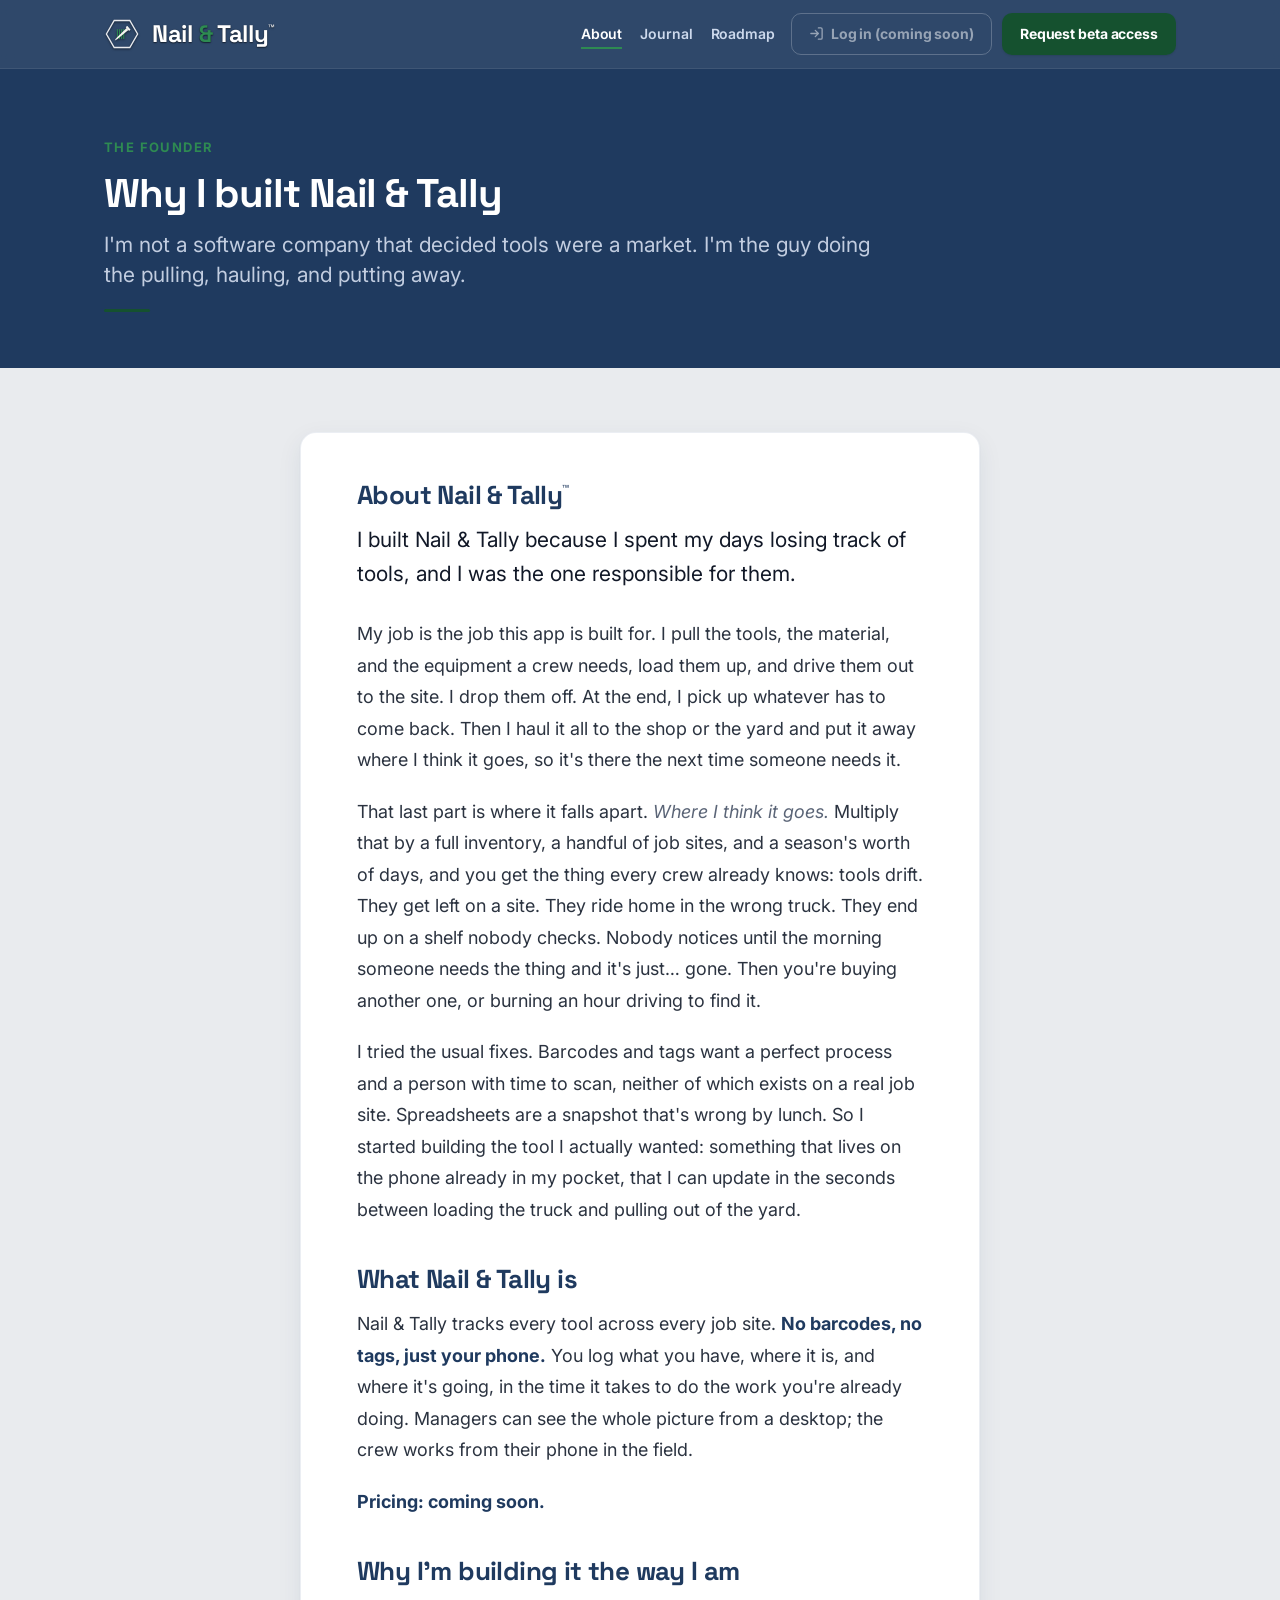
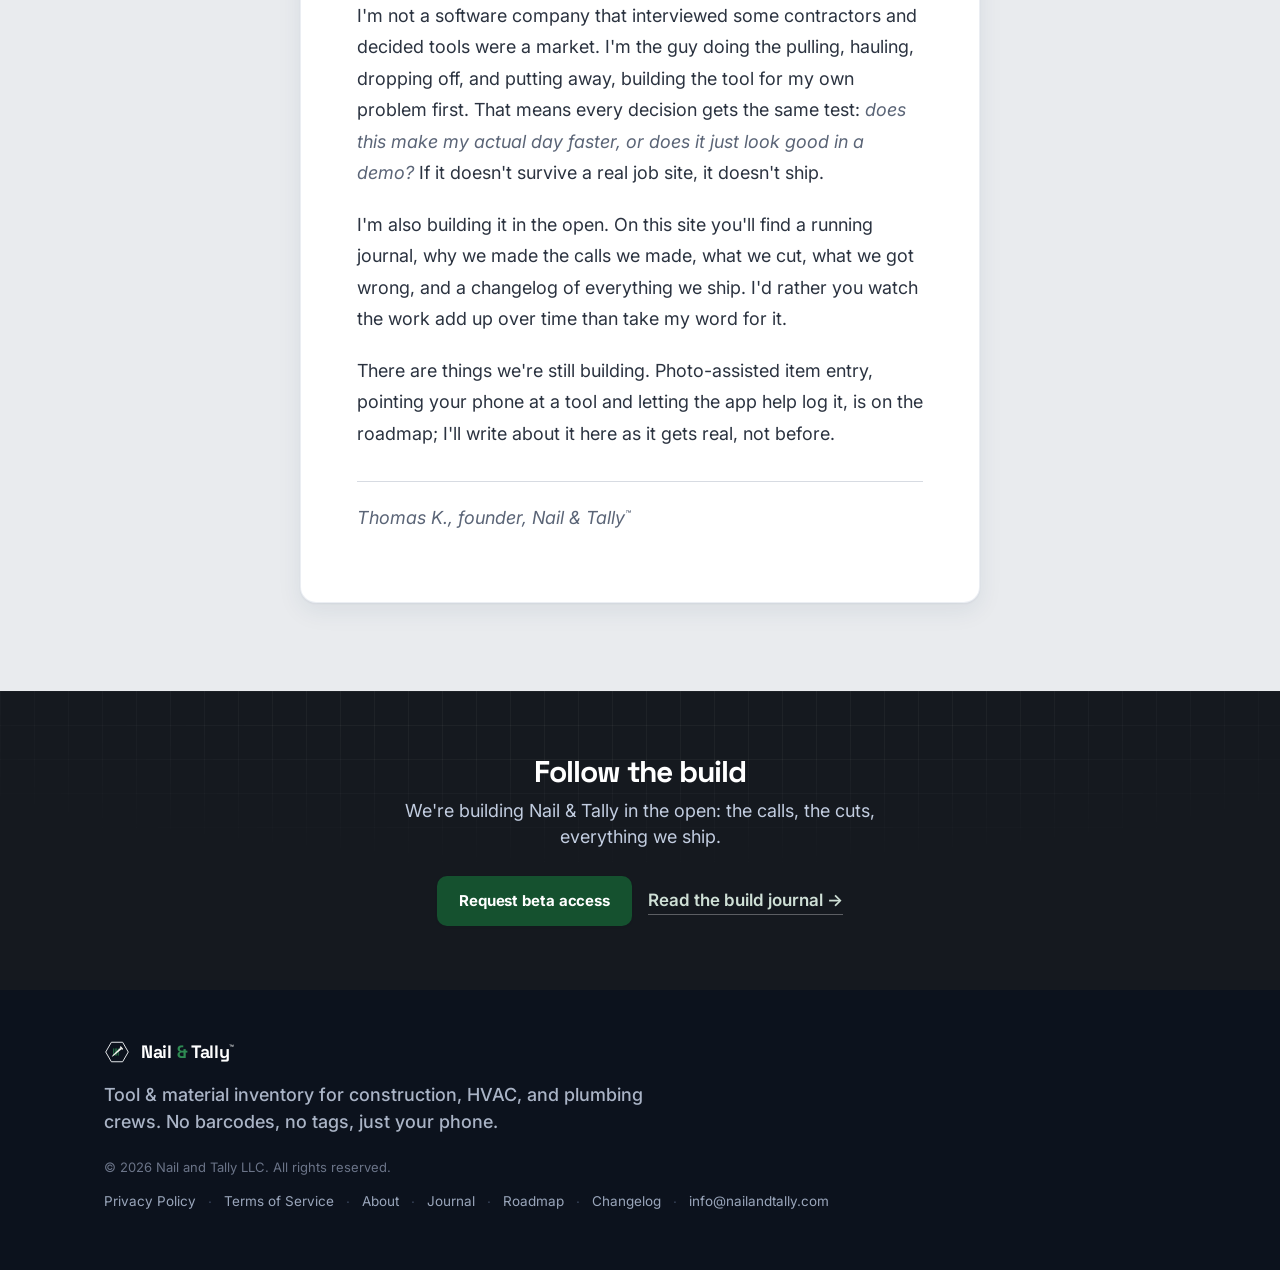
==== commit 610ba57c: "Site-wide copy edit: remove em dashes" ====
--- a/about/index.html
+++ b/about/index.html
@@ -1,6 +1,6 @@
 <!DOCTYPE html><html lang="en"><head><meta charset="utf-8">
 <meta name="viewport" content="width=device-width,initial-scale=1">
-<title>About — Nail &amp; Tally&trade;</title>
+<title>About &middot; Nail &amp; Tally&trade;</title>
 <meta name="description" content="Why I built Nail & Tally — by the founder. I'm not a software company that decided tools were a market; I'm the guy doing the pulling, hauling, and putting away.">
 <meta name="robots" content="index">
 <meta name="theme-color" content="#1F3A5F">
@@ -41,9 +41,9 @@
          "coming soon" element so publishing doesn't ship a dead link. TO RE-ENABLE once the app
          is live: restore this to a real link, i.e. replace the <span> below with
          <a class="btn-outline" href="https://app.nailandtally.com"> ... Log In ... </a>. -->
-    <span class="btn-outline disabled" role="link" aria-disabled="true" title="Log in — coming soon">
+    <span class="btn-outline disabled" role="link" aria-disabled="true" title="Log in (coming soon)">
       <svg viewBox="0 0 24 24" fill="none" stroke="currentColor" stroke-width="2.1" stroke-linecap="round" stroke-linejoin="round" aria-hidden="true"><path d="M15 3h4a2 2 0 012 2v14a2 2 0 01-2 2h-4"/><path d="M10 17l5-5-5-5M15 12H3"/></svg>
-      Log in — coming soon
+      Log in (coming soon)
     </span>
     <a class="btn head" href="mailto:info@nailandtally.com?subject=Beta%20access%20request">Request beta access</a>
   </nav>
@@ -70,29 +70,29 @@
 
     <h2 style="margin-top:0">About Nail &amp; Tally<span class="tm" style="font-size:.5em;vertical-align:super;font-weight:600">&trade;</span></h2>
 
-    <p class="lead">I built Nail &amp; Tally because I spent my days losing track of tools — and I was the one responsible for them.</p>
+    <p class="lead">I built Nail &amp; Tally because I spent my days losing track of tools, and I was the one responsible for them.</p>
 
-    <p>My job is the job this app is built for. I pull the tools, the material, and the equipment a crew needs, load them up, and drive them out to the site. I drop them off. At the end, I pick up whatever has to come back. Then I haul it all to the shop or the yard and put it away where I think it goes — so it's there the next time someone needs it.</p>
+    <p>My job is the job this app is built for. I pull the tools, the material, and the equipment a crew needs, load them up, and drive them out to the site. I drop them off. At the end, I pick up whatever has to come back. Then I haul it all to the shop or the yard and put it away where I think it goes, so it's there the next time someone needs it.</p>
 
     <p>That last part is where it falls apart. <em>Where I think it goes.</em> Multiply that by a full inventory, a handful of job sites, and a season's worth of days, and you get the thing every crew already knows: tools drift. They get left on a site. They ride home in the wrong truck. They end up on a shelf nobody checks. Nobody notices until the morning someone needs the thing and it's just… gone. Then you're buying another one, or burning an hour driving to find it.</p>
 
-    <p>I tried the usual fixes. Barcodes and tags want a perfect process and a person with time to scan — neither of which exists on a real job site. Spreadsheets are a snapshot that's wrong by lunch. So I started building the tool I actually wanted: something that lives on the phone already in my pocket, that I can update in the seconds between loading the truck and pulling out of the yard.</p>
+    <p>I tried the usual fixes. Barcodes and tags want a perfect process and a person with time to scan, neither of which exists on a real job site. Spreadsheets are a snapshot that's wrong by lunch. So I started building the tool I actually wanted: something that lives on the phone already in my pocket, that I can update in the seconds between loading the truck and pulling out of the yard.</p>
 
     <h2>What Nail &amp; Tally is</h2>
 
-    <p>Nail &amp; Tally tracks every tool across every job site — <strong>no barcodes, no tags, just your phone.</strong> You log what you have, where it is, and where it's going, in the time it takes to do the work you're already doing. Managers can see the whole picture from a desktop; the crew works from their phone in the field.</p>
+    <p>Nail &amp; Tally tracks every tool across every job site. <strong>No barcodes, no tags, just your phone.</strong> You log what you have, where it is, and where it's going, in the time it takes to do the work you're already doing. Managers can see the whole picture from a desktop; the crew works from their phone in the field.</p>
 
-    <p><strong>Pricing — coming soon.</strong></p>
+    <p><strong>Pricing: coming soon.</strong></p>
 
     <h2>Why I'm building it the way I am</h2>
 
-    <p>I'm not a software company that interviewed some contractors and decided tools were a market. I'm the guy doing the pulling, hauling, dropping off, and putting away — building the tool for my own problem first. That means every decision gets the same test: <em>does this make my actual day faster, or does it just look good in a demo?</em> If it doesn't survive a real job site, it doesn't ship.</p>
+    <p>I'm not a software company that interviewed some contractors and decided tools were a market. I'm the guy doing the pulling, hauling, dropping off, and putting away, building the tool for my own problem first. That means every decision gets the same test: <em>does this make my actual day faster, or does it just look good in a demo?</em> If it doesn't survive a real job site, it doesn't ship.</p>
 
-    <p>I'm also building it in the open. On this site you'll find a running journal — why we made the calls we made, what we cut, what we got wrong — and a changelog of everything we ship. I'd rather you watch the work add up over time than take my word for it.</p>
+    <p>I'm also building it in the open. On this site you'll find a running journal, why we made the calls we made, what we cut, what we got wrong, and a changelog of everything we ship. I'd rather you watch the work add up over time than take my word for it.</p>
 
-    <p>There are things we're still building. Photo-assisted item entry — point your phone at a tool and let the app help log it — is on the roadmap; I'll write about it here as it gets real, not before.</p>
+    <p>There are things we're still building. Photo-assisted item entry, pointing your phone at a tool and letting the app help log it, is on the roadmap; I'll write about it here as it gets real, not before.</p>
 
-    <p class="signoff">— Thomas K., founder, Nail &amp; Tally<span class="tm" style="font-size:.5em;vertical-align:super;font-weight:600">&trade;</span></p>
+    <p class="signoff">Thomas K., founder, Nail &amp; Tally<span class="tm" style="font-size:.5em;vertical-align:super;font-weight:600">&trade;</span></p>
 
   </article>
 </div></section>
@@ -100,7 +100,7 @@
 <!-- ============ SOFT CTA STRIP ============ -->
 <section class="charcoal-band cta-strip"><div class="wrap">
   <h2>Follow the build</h2>
-  <p class="sub">We're building Nail &amp; Tally in the open — the calls, the cuts, everything we ship.</p>
+  <p class="sub">We're building Nail &amp; Tally in the open: the calls, the cuts, everything we ship.</p>
   <div class="row">
     <a class="btn" href="mailto:info@nailandtally.com?subject=Beta%20access%20request">Request beta access</a>
     <a class="txt" href="/journal/">Read the build journal &rarr;</a>
@@ -126,7 +126,7 @@
     </svg>
     <span class="f-brand">Nail <span class="amp">&amp;</span> Tally<span class="tm">&trade;</span></span>
   </div>
-  <p class="tagline">Tool &amp; material inventory for construction, HVAC, and plumbing crews — no barcodes, no tags, just your phone.</p>
+  <p class="tagline">Tool &amp; material inventory for construction, HVAC, and plumbing crews. No barcodes, no tags, just your phone.</p>
   <div class="legal">&copy; 2026 Nail and Tally LLC. All rights reserved.</div>
   <div class="links">
     <a href="/privacy">Privacy Policy</a>
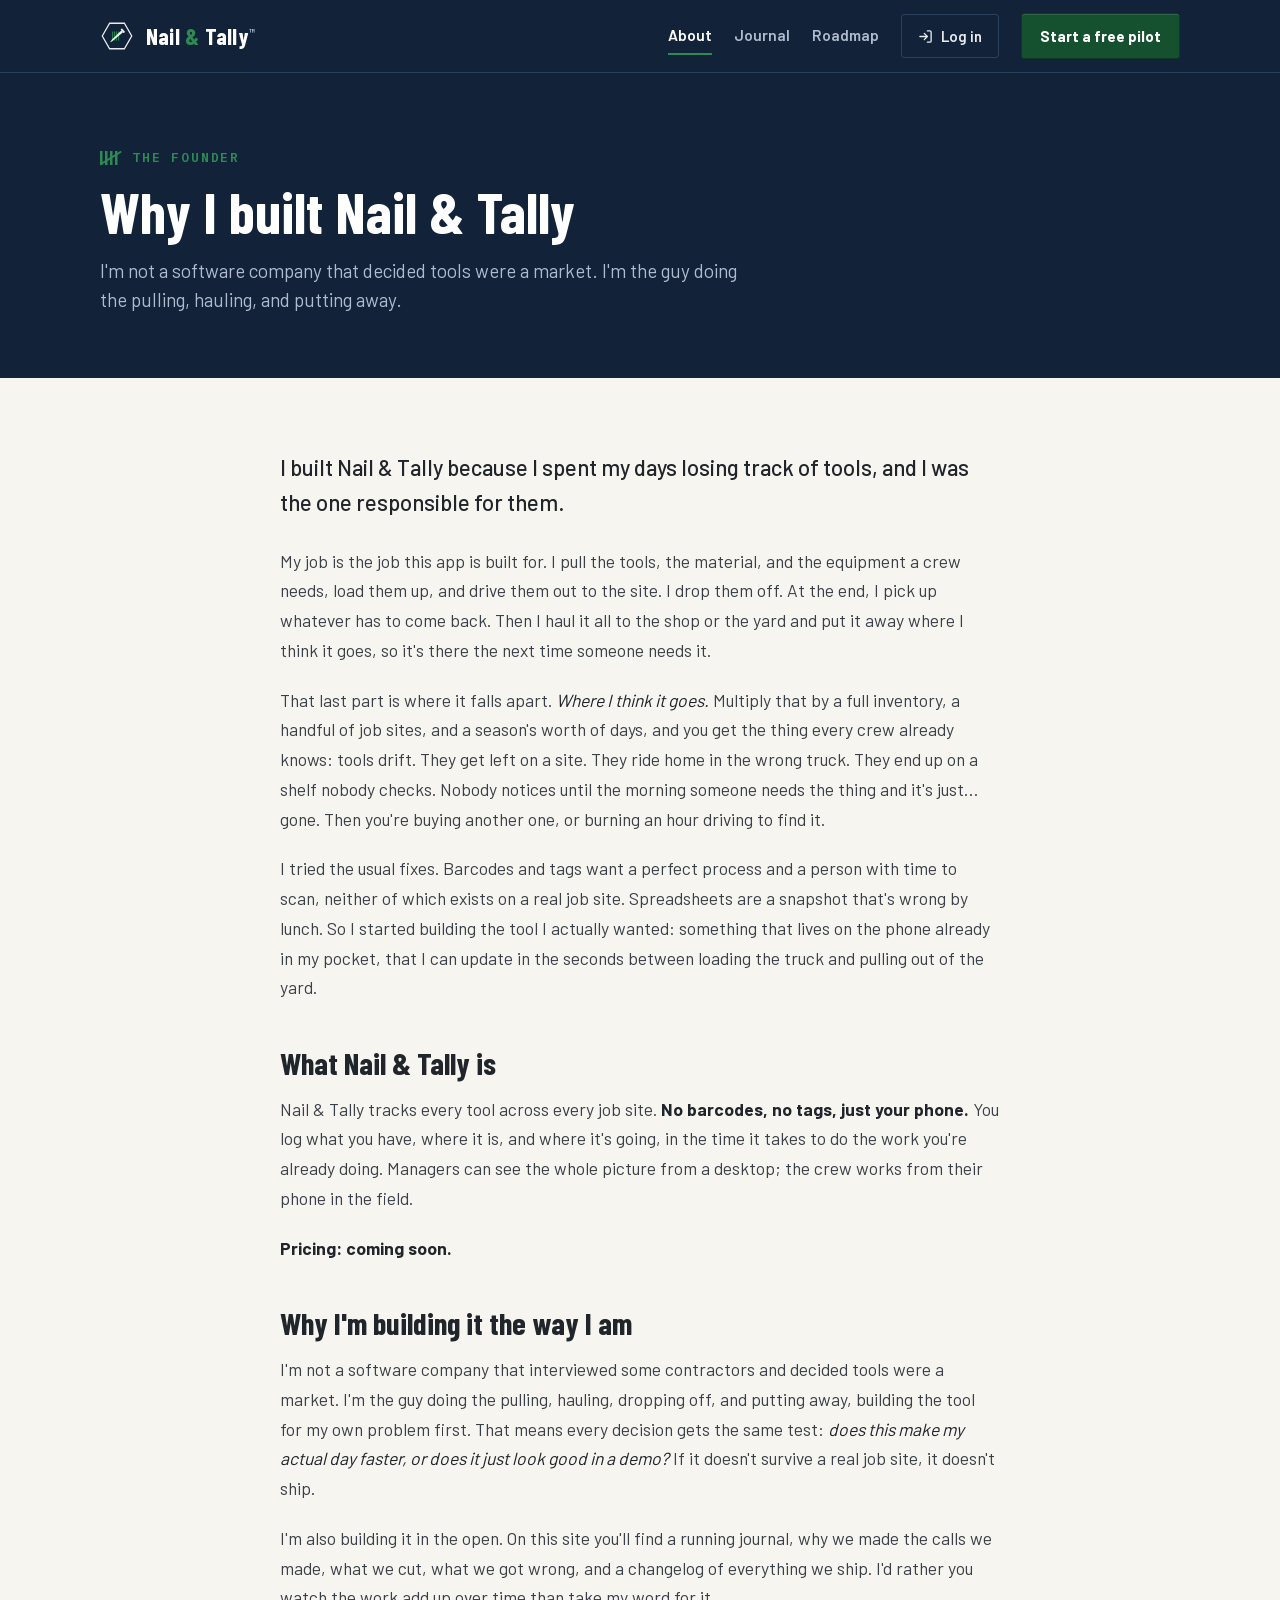
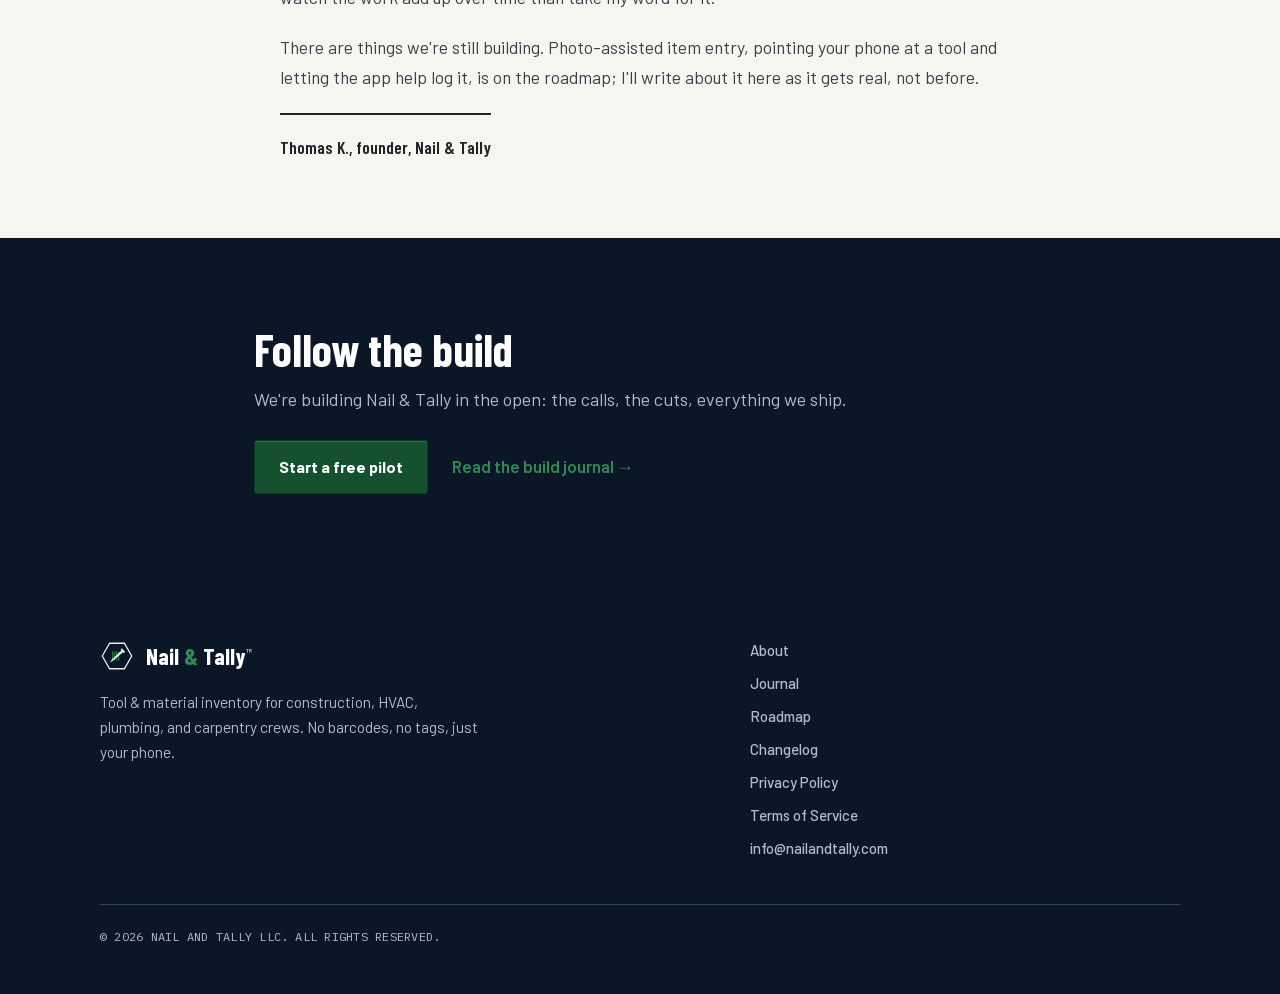
==== commit c7368385: "Site rebuild: new design system, complete Terms (18.5-20), self-hosted fonts, CLAUDE.md maintenance " ====
--- a/about/index.html
+++ b/about/index.html
@@ -3,12 +3,8 @@
 <title>About &middot; Nail &amp; Tally&trade;</title>
 <meta name="description" content="Why I built Nail & Tally — by the founder. I'm not a software company that decided tools were a market; I'm the guy doing the pulling, hauling, and putting away.">
 <meta name="robots" content="index">
-<meta name="theme-color" content="#1F3A5F">
-<!-- Favicon: the Fastener emblem, inlined as a data-URI SVG (verbatim from the landing page) -->
+<meta name="theme-color" content="#122238">
 <link rel="icon" type="image/svg+xml" href="data:image/svg+xml,%3Csvg xmlns='http://www.w3.org/2000/svg' viewBox='0 0 512 512'%3E%3Crect width='512' height='512' rx='112' fill='%231F3A5F'/%3E%3Cg transform='translate(82,82) scale(1.45)'%3E%3Cpolygon points='16,120 68,30 172,30 224,120 172,210 68,210' fill='%2316304F'/%3E%3Cpolygon points='34,120 77,46 163,46 206,120 163,194 77,194' fill='none' stroke='%230F2540' stroke-width='6'/%3E%3Cg fill='%232E8A52'%3E%3Crect x='86' y='86' width='7' height='68' rx='3.5'/%3E%3Crect x='100' y='86' width='7' height='68' rx='3.5'/%3E%3Crect x='114' y='86' width='7' height='68' rx='3.5'/%3E%3Crect x='128' y='86' width='7' height='68' rx='3.5'/%3E%3C/g%3E%3Cg transform='rotate(48 120 120)'%3E%3Crect x='103' y='58' width='34' height='13' rx='2' fill='%23F5F5F0'/%3E%3Cpath d='M111,71 L129,71 L125,170 L115,170 Z' fill='%23F5F5F0'/%3E%3Cpath d='M115,170 L125,170 L120,185 Z' fill='%23F5F5F0'/%3E%3C/g%3E%3C/g%3E%3C/svg%3E">
-<link rel="preconnect" href="https://fonts.googleapis.com">
-<link rel="preconnect" href="https://fonts.gstatic.com" crossorigin>
-<link href="https://fonts.googleapis.com/css2?family=Inter:wght@400;500;600;700;800&family=Space+Grotesk:wght@500;600;700&display=swap" rel="stylesheet">
 <link rel="stylesheet" href="/assets/site.css">
 </head><body>
 
@@ -37,24 +33,20 @@
       <a href="/journal/">Journal</a>
       <a href="/roadmap/">Roadmap</a>
     </span>
-    <!-- LOG IN — NEUTRALIZED (app.nailandtally.com not yet deployed). Kept as a non-clickable
-         "coming soon" element so publishing doesn't ship a dead link. TO RE-ENABLE once the app
-         is live: restore this to a real link, i.e. replace the <span> below with
-         <a class="btn-outline" href="https://app.nailandtally.com"> ... Log In ... </a>. -->
-    <span class="btn-outline disabled" role="link" aria-disabled="true" title="Log in (coming soon)">
+    <!-- LOG IN: live link to the dashboard (app.nailandtally.com is deployed + live). -->
+    <a class="btn-outline" href="https://app.nailandtally.com" title="Log in">
       <svg viewBox="0 0 24 24" fill="none" stroke="currentColor" stroke-width="2.1" stroke-linecap="round" stroke-linejoin="round" aria-hidden="true"><path d="M15 3h4a2 2 0 012 2v14a2 2 0 01-2 2h-4"/><path d="M10 17l5-5-5-5M15 12H3"/></svg>
-      Log in (coming soon)
-    </span>
-    <a class="btn head" href="mailto:info@nailandtally.com?subject=Beta%20access%20request">Request beta access</a>
+      Log in
+    </a>
+    <a class="btn head" href="mailto:info@nailandtally.com?subject=Free%20pilot%20request"><span class="cta-full">Start a free pilot</span><span class="cta-short">Free pilot</span></a>
   </nav>
 </div></header>
 
 <!-- ============ PAGE-HEADER BAND ============ -->
-<section class="navy-band page-band"><div class="wrap">
-  <span class="eyebrow light">The founder</span>
+<section class="page-band on-dark"><div class="wrap">
+  <span class="eyebrow light"><svg class="tally" viewBox="0 0 22 14" aria-hidden="true"><rect x="0" y="0" width="2.5" height="14"/><rect x="5" y="0" width="2.5" height="14"/><rect x="10" y="0" width="2.5" height="14"/><rect x="15" y="0" width="2.5" height="14"/><line x1="20.5" y1="1" x2="1" y2="13"/></svg> The founder</span>
   <h2>Why I built Nail &amp; Tally</h2>
   <p class="sub">I'm not a software company that decided tools were a market. I'm the guy doing the pulling, hauling, and putting away.</p>
-  <span class="keyline"></span>
 </div></section>
 
 <!-- ============ ARTICLE ============ -->
@@ -68,13 +60,11 @@
       <figcaption>Thomas K., founder</figcaption>
     </figure> -->
 
-    <h2 style="margin-top:0">About Nail &amp; Tally<span class="tm" style="font-size:.5em;vertical-align:super;font-weight:600">&trade;</span></h2>
-
     <p class="lead">I built Nail &amp; Tally because I spent my days losing track of tools, and I was the one responsible for them.</p>
 
     <p>My job is the job this app is built for. I pull the tools, the material, and the equipment a crew needs, load them up, and drive them out to the site. I drop them off. At the end, I pick up whatever has to come back. Then I haul it all to the shop or the yard and put it away where I think it goes, so it's there the next time someone needs it.</p>
 
-    <p>That last part is where it falls apart. <em>Where I think it goes.</em> Multiply that by a full inventory, a handful of job sites, and a season's worth of days, and you get the thing every crew already knows: tools drift. They get left on a site. They ride home in the wrong truck. They end up on a shelf nobody checks. Nobody notices until the morning someone needs the thing and it's just… gone. Then you're buying another one, or burning an hour driving to find it.</p>
+    <p>That last part is where it falls apart. <em>Where I think it goes.</em> Multiply that by a full inventory, a handful of job sites, and a season's worth of days, and you get the thing every crew already knows: tools drift. They get left on a site. They ride home in the wrong truck. They end up on a shelf nobody checks. Nobody notices until the morning someone needs the thing and it's just&hellip; gone. Then you're buying another one, or burning an hour driving to find it.</p>
 
     <p>I tried the usual fixes. Barcodes and tags want a perfect process and a person with time to scan, neither of which exists on a real job site. Spreadsheets are a snapshot that's wrong by lunch. So I started building the tool I actually wanted: something that lives on the phone already in my pocket, that I can update in the seconds between loading the truck and pulling out of the yard.</p>
 
@@ -92,25 +82,27 @@
 
     <p>There are things we're still building. Photo-assisted item entry, pointing your phone at a tool and letting the app help log it, is on the roadmap; I'll write about it here as it gets real, not before.</p>
 
-    <p class="signoff">Thomas K., founder, Nail &amp; Tally<span class="tm" style="font-size:.5em;vertical-align:super;font-weight:600">&trade;</span></p>
+    <p class="signoff">Thomas K., founder, Nail &amp; Tally</p>
 
   </article>
 </div></section>
 
 <!-- ============ SOFT CTA STRIP ============ -->
-<section class="charcoal-band cta-strip"><div class="wrap">
+<section class="band-charcoal cta-strip on-dark"><div class="wrap">
   <h2>Follow the build</h2>
   <p class="sub">We're building Nail &amp; Tally in the open: the calls, the cuts, everything we ship.</p>
   <div class="row">
-    <a class="btn" href="mailto:info@nailandtally.com?subject=Beta%20access%20request">Request beta access</a>
+    <a class="btn" href="mailto:info@nailandtally.com?subject=Free%20pilot%20request">Start a free pilot</a>
     <a class="txt" href="/journal/">Read the build journal &rarr;</a>
   </div>
 </div></section>
 
 <!-- ============ FOOTER (shared) ============ -->
 <footer class="site"><div class="wrap">
-  <div class="f-top">
-    <svg viewBox="0 0 240 240" aria-hidden="true">
+  <div class="f-grid">
+    <div>
+      <div class="f-top">
+        <svg viewBox="0 0 240 240" aria-hidden="true">
       <polygon points="16,120 68,30 172,30 224,120 172,210 68,210" fill="none" stroke="#E9EBEE" stroke-width="9"/>
       <g fill="#2E8A52">
         <rect x="86" y="86" width="7" height="68" rx="3.5"/>
@@ -124,25 +116,21 @@
         <path d="M115,170 L125,170 L120,185 Z" fill="#F5F5F0"/>
       </g>
     </svg>
-    <span class="f-brand">Nail <span class="amp">&amp;</span> Tally<span class="tm">&trade;</span></span>
+        <span class="f-brand">Nail <span class="amp">&amp;</span> Tally<span class="tm">&trade;</span></span>
+      </div>
+      <p class="tagline">Tool &amp; material inventory for construction, HVAC, plumbing, and carpentry crews. No barcodes, no tags, just your phone.</p>
+    </div>
+    <div class="links">
+      <a href="/about/">About</a>
+      <a href="/journal/">Journal</a>
+      <a href="/roadmap/">Roadmap</a>
+      <a href="/changelog/">Changelog</a>
+      <a href="/privacy">Privacy Policy</a>
+      <a href="/terms">Terms of Service</a>
+      <a href="mailto:info@nailandtally.com">info@nailandtally.com</a>
+    </div>
   </div>
-  <p class="tagline">Tool &amp; material inventory for construction, HVAC, and plumbing crews. No barcodes, no tags, just your phone.</p>
-  <div class="legal">&copy; 2026 Nail and Tally LLC. All rights reserved.</div>
-  <div class="links">
-    <a href="/privacy">Privacy Policy</a>
-    <span class="sep">·</span>
-    <a href="/terms">Terms of Service</a>
-    <span class="sep">·</span>
-    <a href="/about/">About</a>
-    <span class="sep">·</span>
-    <a href="/journal/">Journal</a>
-    <span class="sep">·</span>
-    <a href="/roadmap/">Roadmap</a>
-    <span class="sep">·</span>
-    <a href="/changelog/">Changelog</a>
-    <span class="sep">·</span>
-    <a href="mailto:info@nailandtally.com">info@nailandtally.com</a>
-  </div>
+  <div class="legal">&copy; 2026 NAIL AND TALLY LLC. ALL RIGHTS RESERVED.</div>
 </div></footer>
 
 </body></html>
--- a/assets/site.css
+++ b/assets/site.css
@@ -1,505 +1,721 @@
 /* ============================================================
-   Nail & Tally — shared site stylesheet
-   Single source of truth for the brand system across:
-   index.html, /about, /journal, /journal/<post>, /changelog, /roadmap
-   The base block below is lifted VERBATIM from the live landing
-   page (index.html) so the look can never drift. Page-specific
-   component blocks (article column, post cards, changelog feed,
-   roadmap levels, founder photo) are appended at the bottom.
+   NAIL & TALLY — shared site system
+   ------------------------------------------------------------
+   One file, every page. If you're changing a color, change the
+   token, not the fifty places it's used.
+
+   Type:
+     display  — "Barlow Condensed" 600/700. Big, honest, the kind
+                of type that's printed on the side of a toolbox.
+     text     — "Barlow" 400–700. Same family, so nothing clashes.
+     mono     — "IBM Plex Mono". Counts, dates, labels. The tally.
+
+   Color: navy is the anchor, forest green is the action color,
+   neutrals are warm (paper, not lab-white). Steel grey is for
+   text on navy. Nothing thin-grey-on-white; the field reads
+   this in the sun.
    ============================================================ */
 
-/* ===== Web fonts: Space Grotesk (display/headings) + Inter (body), loaded via Google Fonts in <head>. System stack as fallback. ===== */
+/* ---------- self-hosted fonts (latin) ---------- */
+@font-face {
+  font-family: 'Barlow';
+  font-style: normal;
+  font-weight: 400;
+  font-display: swap;
+  src: url('/assets/fonts/Barlow-400.woff2') format('woff2');
+}
+@font-face {
+  font-family: 'Barlow';
+  font-style: normal;
+  font-weight: 500;
+  font-display: swap;
+  src: url('/assets/fonts/Barlow-500.woff2') format('woff2');
+}
+@font-face {
+  font-family: 'Barlow';
+  font-style: normal;
+  font-weight: 600;
+  font-display: swap;
+  src: url('/assets/fonts/Barlow-600.woff2') format('woff2');
+}
+@font-face {
+  font-family: 'Barlow';
+  font-style: normal;
+  font-weight: 700;
+  font-display: swap;
+  src: url('/assets/fonts/Barlow-700.woff2') format('woff2');
+}
+@font-face {
+  font-family: 'Barlow Condensed';
+  font-style: normal;
+  font-weight: 500;
+  font-display: swap;
+  src: url('/assets/fonts/BarlowCondensed-500.woff2') format('woff2');
+}
+@font-face {
+  font-family: 'Barlow Condensed';
+  font-style: normal;
+  font-weight: 600;
+  font-display: swap;
+  src: url('/assets/fonts/BarlowCondensed-600.woff2') format('woff2');
+}
+@font-face {
+  font-family: 'Barlow Condensed';
+  font-style: normal;
+  font-weight: 700;
+  font-display: swap;
+  src: url('/assets/fonts/BarlowCondensed-700.woff2') format('woff2');
+}
+@font-face {
+  font-family: 'IBM Plex Mono';
+  font-style: normal;
+  font-weight: 400;
+  font-display: swap;
+  src: url('/assets/fonts/IBMPlexMono-400.woff2') format('woff2');
+}
+@font-face {
+  font-family: 'IBM Plex Mono';
+  font-style: normal;
+  font-weight: 500;
+  font-display: swap;
+  src: url('/assets/fonts/IBMPlexMono-500.woff2') format('woff2');
+}
+@font-face {
+  font-family: 'IBM Plex Mono';
+  font-style: normal;
+  font-weight: 600;
+  font-display: swap;
+  src: url('/assets/fonts/IBMPlexMono-600.woff2') format('woff2');
+}
+
 :root{
-  --navy:#1F3A5F;        /* Blueprint Navy */
-  --navy-deep:#16293f;   /* darker navy band */
-  --navy-ink:#0c121d;    /* footer — near-black charcoal */
-  --charcoal:#15191f;    /* Workwear charcoal band */
-  --charcoal-2:#1d222b;  /* charcoal card on dark */
-  --green:#15512F;       /* Forest Green (revised Option A — darker forest; was #1E7A46) */
-  --green-deep:#0F3D23;  /* darker forest, for hovers/eyebrows on light */
-  --green-ondark:#2E8A52;/* nail + "&" + green on navy/charcoal (on-dark variant) */
-  --ink:#111827;         /* Workwear Charcoal */
-  --muted:#5b6577;
-  --muted-2:#7b8595;
-  --line:#D7DBE2;        /* hairline (was #e3e7ee) */
-  --bg:#E9EBEE;          /* Steel Grey (was #F5F5F0 Concrete White) */
-  --card:#ffffff;
-  --red:#DC2626;         /* status: missing */
-  --amber:#F59E0B;       /* status: low */
-  --shadow-sm:0 1px 2px rgba(31,58,95,.06), 0 8px 24px rgba(31,58,95,.08);
-  --shadow-lg:0 10px 30px rgba(31,58,95,.18), 0 40px 80px rgba(16,24,40,.22);
-  --font:"Inter",-apple-system,BlinkMacSystemFont,"Segoe UI",Roboto,Helvetica,Arial,sans-serif;
-  --font-display:"Space Grotesk","Inter",-apple-system,BlinkMacSystemFont,"Segoe UI",Roboto,Helvetica,Arial,sans-serif;
-}
+  /* navy ramp */
+  --navy-950:#0B1726;
+  --navy-900:#122238;
+  --navy-800:#16304F;
+  --navy:#1F3A5F;          /* brand anchor */
+  --navy-600:#2C4C77;
+  --navy-line:#2A415F;     /* hairlines on navy */
+
+  /* forest green ramp */
+  --green-900:#0D3A20;
+  --green:#15512F;         /* brand anchor, on light */
+  --green-700:#1B6539;
+  --green-bright:#2E8A52;  /* on dark */
+  --green-wash:#EAF1EA;    /* light tint for chips/checks */
+
+  /* warm neutrals */
+  --paper:#F7F5F0;         /* page background */
+  --paper-2:#EFECE4;       /* alternating band */
+  --card:#FFFFFF;
+  --line:#DFDACE;          /* borders on light */
+  --line-2:#CFC9BB;
+  --steel:#E9EBEE;         /* brand steel: text on navy */
+  --steel-dim:#AFBCCD;     /* secondary text on navy */
+  --ink:#20242B;           /* true charcoal */
+  --body:#3A4048;
+  --muted:#6D6A61;         /* warm grey — still passes on paper */
+
+  /* signal */
+  --red:#A93B2A;           /* missing */
+  --red-wash:#F6E7E3;
+  --amber:#8F5A0E;         /* low stock */
+  --amber-wash:#F4EAD8;
+
+  /* type */
+  --f-display:"Barlow Condensed",-apple-system,sans-serif;
+  --f-text:"Barlow",-apple-system,"Segoe UI",sans-serif;
+  --f-mono:"IBM Plex Mono",ui-monospace,"SF Mono",monospace;
+
+  /* shape: corners are tight on purpose. this is a toolbox,
+     not a bubble. one shadow, reserved for device mockups. */
+  --r-sm:3px;
+  --r-md:6px;
+  --shadow-device:0 24px 48px -18px rgba(11,23,38,.35);
+
+  --wrap:1128px;
+}
+
+/* ---------- base ---------- */
 *{box-sizing:border-box}
-html{scroll-behavior:smooth;-webkit-text-size-adjust:100%}
+html{scroll-behavior:smooth}
 body{
-  margin:0;background:var(--bg);color:var(--ink);
-  font-family:var(--font);
-  line-height:1.6;font-size:17px;font-weight:400;
+  margin:0;background:var(--paper);color:var(--body);
+  font-family:var(--f-text);font-size:17px;line-height:1.6;
   -webkit-font-smoothing:antialiased;text-rendering:optimizeLegibility;
 }
-img,svg{display:block;max-width:100%}
-.wrap{max-width:1120px;margin:0 auto;padding:0 24px}
-.measure{max-width:62ch}
-
-/* ===== Type scale: 13 / 15 / 17 / 21 / 28 / 40 / 56 ===== */
-h1,h2,h3{color:var(--navy);font-family:var(--font-display);font-weight:700;letter-spacing:-.6px;margin:0}
-.eyebrow{display:inline-block;font-size:13px;font-weight:700;letter-spacing:1.4px;text-transform:uppercase;color:var(--green-deep);margin:0 0 14px}
-.hero .eyebrow{font-size:15px}
-.eyebrow.light{color:var(--green-ondark)}
-
-/* ===== Header (sticky) ===== */
-header.site{
-  position:sticky;top:0;z-index:50;
-  background:rgba(31,58,95,.92);backdrop-filter:saturate(140%) blur(8px);
-  -webkit-backdrop-filter:saturate(140%) blur(8px);
-  color:#fff;border-bottom:1px solid rgba(255,255,255,.08);
-}
-header.site .wrap{display:flex;align-items:center;gap:14px;height:68px}
-.logo{display:flex;align-items:center;gap:12px;text-decoration:none;color:#fff;min-width:0}
-.logo svg{width:36px;height:auto;flex:none;filter:drop-shadow(0 1px 1px rgba(0,0,0,.55))}
-.brand{font-family:var(--font-display);font-weight:700;font-size:24px;letter-spacing:-.3px;white-space:nowrap;text-shadow:0 1px 1.5px rgba(0,0,0,.55),0 0 1px rgba(0,0,0,.4)}
-.brand .amp{color:var(--green-ondark)}
-.brand .tm{font-size:.5em;vertical-align:super;font-weight:600;letter-spacing:0}
-nav.site{margin-left:auto;display:flex;align-items:center;gap:10px}
+img,svg{display:block}
+a{color:var(--green-700)}
+::selection{background:var(--green-bright);color:#fff}
+
+.wrap{max-width:var(--wrap);margin:0 auto;padding:0 24px}
+
+h1,h2,h3{font-family:var(--f-display);color:var(--ink);margin:0}
+h1{font-size:clamp(52px,7.5vw,92px);font-weight:700;line-height:.95;letter-spacing:-.01em;text-transform:none}
+h2{font-size:clamp(34px,4vw,46px);font-weight:700;line-height:1.02}
+h3{font-size:22px;font-weight:600;line-height:1.15}
+
+/* the mono eyebrow — every section opens with one. the little
+   mark before it is the tally: four bars and the diagonal. */
+.eyebrow{
+  display:inline-flex;align-items:center;gap:10px;
+  font-family:var(--f-mono);font-size:13px;font-weight:600;
+  letter-spacing:.14em;text-transform:uppercase;color:var(--green);
+}
+.eyebrow .tally{width:22px;height:14px;flex:none}
+.eyebrow .tally rect{fill:currentColor}
+.eyebrow .tally line{stroke:currentColor;stroke-width:2;stroke-linecap:round}
+.on-dark .eyebrow, .eyebrow.light{color:var(--green-bright)}
+
+.sec-head{max-width:720px;margin-bottom:44px}
+.sec-head .eyebrow{margin-bottom:14px}
+.sec-head h2{margin:0 0 14px}
+.sec-head .sub{font-size:19px;line-height:1.55;color:var(--muted);margin:0}
+.on-dark .sec-head h2{color:#fff}
+.on-dark .sec-head .sub{color:var(--steel-dim)}
+
+/* ---------- bands ---------- */
+section{padding:88px 0}
+.band-navy{background:var(--navy-900);color:var(--steel)}
+.band-paper2{background:var(--paper-2)}
+.band-charcoal{background:var(--navy-950);color:var(--steel)}
+.band-navy, .band-charcoal{--is-dark:1}
+
+/* ---------- buttons ---------- */
 .btn{
-  display:inline-flex;align-items:center;justify-content:center;gap:8px;
+  display:inline-flex;align-items:center;justify-content:center;gap:9px;white-space:nowrap;
+  font-family:var(--f-text);font-weight:700;font-size:16px;
   background:var(--green);color:#fff;text-decoration:none;
-  padding:13px 22px;border-radius:10px;font-weight:700;font-size:15px;
-  border:none;cursor:pointer;font-family:inherit;
-  box-shadow:0 1px 2px rgba(6,36,27,.15);transition:transform .12s ease,background .15s ease;
-  letter-spacing:-.1px;
-}
-.btn:hover{background:var(--green-deep);transform:translateY(-1px)}
-.btn.lg{padding:16px 28px;font-size:17px;border-radius:11px}
-.btn.head{padding:10px 18px;font-size:14px}
-/* secondary header CTA: "Log In" — lighter/outline treatment so it reads as distinct from the primary green "Request beta access" button */
+  padding:13px 24px;border-radius:var(--r-sm);
+  border:1px solid var(--green-900);
+  box-shadow:inset 0 1px 0 rgba(255,255,255,.12);
+  transition:background .15s;
+}
+.btn:hover{background:var(--green-700)}
+.btn.lg{font-size:17px;padding:16px 30px}
 .btn-outline{
-  display:inline-flex;align-items:center;justify-content:center;gap:7px;
-  background:transparent;color:#fff;text-decoration:none;
-  padding:9px 17px;border-radius:10px;font-weight:700;font-size:14px;
-  border:1px solid rgba(255,255,255,.45);cursor:pointer;font-family:inherit;
-  transition:background .15s ease,border-color .15s ease;letter-spacing:-.1px;
-}
-.btn-outline:hover{background:rgba(255,255,255,.12);border-color:rgba(255,255,255,.75)}
+  display:inline-flex;align-items:center;gap:8px;white-space:nowrap;
+  font-weight:600;font-size:15px;text-decoration:none;
+  color:var(--steel);border:1px solid var(--navy-line);
+  padding:9px 16px;border-radius:var(--r-sm);
+  transition:border-color .15s,color .15s;
+}
+.btn-outline:hover{border-color:var(--steel);color:#fff}
 .btn-outline svg{width:15px;height:15px}
-/* "Log in — coming soon" neutralized state. Used while app.nailandtally.com is not yet
-   deployed, so the header Log In control is NOT a live (dead) link. Non-clickable, dimmed,
-   no hover. To RE-ENABLE the real Log In link once the app is live: in each page header,
-   swap the <span class="btn-outline disabled" ...> back to <a class="btn-outline"
-   href="https://app.nailandtally.com"> with the label "Log In" (see the marked comment in
-   the header of every page). This .disabled rule can then stay or be removed — harmless. */
-.btn-outline.disabled{opacity:.5;cursor:default;pointer-events:none}
-.btn-outline.disabled:hover{background:transparent;border-color:rgba(255,255,255,.45)}
 .btn-ghost{
-  display:inline-flex;align-items:center;gap:8px;color:#cdd9ec;text-decoration:none;
-  font-weight:600;font-size:15px;padding:13px 6px;
-}
-.btn-ghost:hover{color:#fff}
-.btn-ghost svg{width:16px;height:16px}
-
-/* ===== Top text-nav group (About · Journal · Roadmap) — added pages ===== */
-.nav-links{display:flex;align-items:center;gap:18px;margin-right:6px}
-.nav-links a{color:#cdd9ec;text-decoration:none;font-size:14px;font-weight:600;letter-spacing:-.1px;padding:4px 0;transition:color .15s ease}
+  display:inline-flex;align-items:center;gap:8px;
+  font-weight:600;font-size:16px;color:var(--steel);text-decoration:none;
+  padding:13px 6px;border-bottom:2px solid var(--green-bright);
+}
+.btn-ghost svg{width:16px;height:16px;transition:transform .15s}
+.btn-ghost:hover svg{transform:translateX(3px)}
+.txt-link{font-weight:600;color:var(--green-700);text-decoration:none}
+.txt-link:hover{text-decoration:underline}
+.on-dark .txt-link, .band-navy .txt-link, .band-charcoal .txt-link{color:var(--green-bright)}
+
+/* ---------- header ---------- */
+header.site{background:var(--navy-900);border-bottom:1px solid var(--navy-line)}
+header.site .wrap{display:flex;align-items:center;gap:28px;height:72px}
+.logo{display:flex;align-items:center;gap:12px;text-decoration:none}
+.logo svg{width:34px;height:34px;flex:none}
+.brand{
+  font-family:var(--f-display);font-weight:700;font-size:23px;
+  color:#fff;letter-spacing:.01em;white-space:nowrap;
+}
+.brand .amp{color:var(--green-bright)}
+.brand .tm{font-size:.45em;vertical-align:super;font-weight:600;color:var(--steel-dim)}
+nav.site{margin-left:auto;display:flex;align-items:center;gap:22px}
+.nav-links{display:flex;gap:22px}
+.nav-links a{
+  color:var(--steel-dim);text-decoration:none;font-weight:600;font-size:15.5px;
+  padding:6px 0;border-bottom:2px solid transparent;
+}
 .nav-links a:hover{color:#fff}
-.nav-links a[aria-current="page"]{color:#fff;border-bottom:2px solid var(--green-ondark);padding-bottom:2px}
-
-/* ===== Hero ===== */
-.hero{position:relative;background:var(--navy);color:#fff;overflow:hidden}
-.hero::before{ /* blueprint grid, whisper-quiet */
-  content:"";position:absolute;inset:0;
-  background-image:linear-gradient(rgba(255,255,255,.05) 1px,transparent 1px),
-                   linear-gradient(90deg,rgba(255,255,255,.05) 1px,transparent 1px);
-  background-size:34px 34px;mask-image:radial-gradient(ellipse 90% 80% at 60% 0%,#000 35%,transparent 80%);
-  -webkit-mask-image:radial-gradient(ellipse 90% 80% at 60% 0%,#000 35%,transparent 80%);
-  pointer-events:none;
-}
-.hero::after{ /* reverse logo watermark, very low opacity */
-  content:"";position:absolute;right:-60px;top:-40px;width:520px;height:520px;
-  background-image:url("data:image/svg+xml;utf8,<svg xmlns='http://www.w3.org/2000/svg' viewBox='0 0 240 240'><polygon points='16,120 68,30 172,30 224,120 172,210 68,210' fill='none' stroke='%23ffffff' stroke-width='7'/><g fill='%232E8A52'><rect x='86' y='86' width='7' height='68' rx='3.5'/><rect x='100' y='86' width='7' height='68' rx='3.5'/><rect x='114' y='86' width='7' height='68' rx='3.5'/><rect x='128' y='86' width='7' height='68' rx='3.5'/></g><g transform='rotate(48 120 120)'><rect x='103' y='58' width='34' height='13' rx='2' fill='%23ffffff'/><path d='M111,71 L129,71 L125,170 L115,170 Z' fill='%23ffffff'/><path d='M115,170 L125,170 L120,185 Z' fill='%23ffffff'/></g></svg>");
-  background-repeat:no-repeat;background-size:contain;opacity:.05;pointer-events:none;
-}
-.hero .wrap{position:relative;z-index:1;display:grid;grid-template-columns:1.05fr .95fr;gap:56px;align-items:center;padding:84px 24px 92px}
-.hero h1{font-size:56px;line-height:1.04;letter-spacing:-1.8px;margin:0 0 18px;color:#CBD5E1}
-.hero .lead{font-size:21px;line-height:1.5;color:#dbe3f0;margin:0 0 14px;max-width:30ch}
-.hero .support{font-size:17px;color:#9fb0cb;margin:0 0 30px;max-width:42ch}
-.hero .support b{color:#fff;font-weight:700}
-.hero .cta-row{display:flex;align-items:center;gap:14px;flex-wrap:wrap}
-.hero .trust{display:block;color:#9fb0cb;font-size:15px;margin-top:18px;max-width:46ch;line-height:1.5}
-.hero .trust b{color:#cfe9df;font-weight:600}
-
-/* ===== Phone mockup (shared) ===== */
+.nav-links a[aria-current="page"]{color:#fff;border-bottom-color:var(--green-bright)}
+.btn.head{font-size:15px;padding:10px 18px}
+.cta-short{display:none}
+
+/* ---------- hero (landing) ---------- */
+.hero{background:var(--navy-900);color:var(--steel);padding:84px 0 96px;overflow:hidden}
+.hero .wrap{display:grid;grid-template-columns:1.08fr .92fr;gap:64px;align-items:center}
+.hero h1{color:#fff}
+.hero .lead{font-size:21px;line-height:1.5;color:var(--steel);margin:26px 0 0;max-width:520px}
+.hero .lead b{color:#fff}
+.hero .support{font-family:var(--f-mono);font-size:13.5px;color:var(--steel-dim);margin:16px 0 0}
+.cta-row{display:flex;align-items:center;gap:26px;margin-top:34px;flex-wrap:wrap}
+.hero .trust{
+  display:block;margin-top:38px;padding-top:22px;
+  border-top:1px solid var(--navy-line);
+  font-size:15px;color:var(--steel-dim);max-width:470px;line-height:1.55;
+}
+.hero .trust b{color:var(--steel)}
+
+/* fact bar under the hero: three flat statements, ruled apart */
+.factbar{background:var(--navy-950);padding:0}
+.factbar .wrap{display:grid;grid-template-columns:repeat(3,1fr)}
+.fact{
+  padding:26px 28px;border-left:1px solid var(--navy-line);
+  font-size:16px;line-height:1.45;color:var(--steel-dim);
+}
+.fact:last-child{border-right:1px solid var(--navy-line)}
+.fact b{display:block;color:#fff;font-family:var(--f-display);font-weight:600;font-size:20px;margin-bottom:2px}
+
+/* ---------- card grids ---------- */
+.cards{display:grid;grid-template-columns:repeat(3,1fr);gap:1px;background:var(--line);border:1px solid var(--line)}
+.cards.four{grid-template-columns:repeat(4,1fr)}
+.card{background:var(--card);padding:30px 28px}
+.card h3{margin:18px 0 8px}
+.card p{margin:0;font-size:16px;line-height:1.55;color:var(--muted)}
+.icon-tile{
+  width:44px;height:44px;border-radius:var(--r-sm);
+  display:flex;align-items:center;justify-content:center;
+  background:var(--paper);border:1px solid var(--line);
+}
+.icon-tile svg{width:22px;height:22px}
+.icon-tile.green{background:var(--green-wash);border-color:#CBDCCB}
+/* dark variant */
+.band-navy .cards, .band-charcoal .cards{background:var(--navy-line);border-color:var(--navy-line)}
+.band-navy .card, .band-charcoal .card{background:var(--navy-900)}
+.band-charcoal .card{background:var(--navy-950)}
+.band-navy .card h3, .band-charcoal .card h3{color:#fff}
+.band-navy .card p, .band-charcoal .card p{color:var(--steel-dim)}
+.band-navy .icon-tile, .band-charcoal .icon-tile{background:var(--navy-800);border-color:var(--navy-line)}
+
+/* ---------- how it works: spec-sheet steps ---------- */
+.steps{border-top:2px solid var(--ink)}
+.step{
+  display:grid;grid-template-columns:120px 1fr 1.1fr;gap:36px;
+  padding:34px 0;border-bottom:1px solid var(--line-2);align-items:start;
+}
+.step .n{
+  font-family:var(--f-mono);font-weight:600;font-size:15px;color:var(--green);
+  padding-top:6px;letter-spacing:.08em;
+}
+.step h3{font-size:27px;margin:0 0 8px}
+.step p{margin:0;font-size:16.5px;line-height:1.55;color:var(--muted);max-width:420px}
+.step .how{font-size:15px;color:var(--body);line-height:1.55;padding-top:6px;border-left:2px solid var(--green-bright);padding-left:18px;margin:0}
+.step .how b{color:var(--ink)}
+
+/* ---------- founder band ---------- */
+.founder{background:var(--navy-900)}
+.founder .wrap{display:grid;grid-template-columns:1fr;max-width:880px}
+.founder blockquote{
+  margin:0;font-family:var(--f-display);font-weight:600;
+  font-size:clamp(26px,3.4vw,38px);line-height:1.18;color:#fff;
+}
+.founder blockquote em{color:var(--green-bright);font-style:normal}
+.founder .who{
+  display:flex;align-items:center;gap:14px;margin-top:30px;
+  font-size:15.5px;color:var(--steel-dim);
+}
+.founder .who b{color:var(--steel);display:block;font-size:16px}
+.founder .who .sig{
+  width:44px;height:44px;border-radius:var(--r-sm);flex:none;
+  background:var(--navy-800);border:1px solid var(--navy-line);
+  display:flex;align-items:center;justify-content:center;
+  font-family:var(--f-display);font-weight:700;font-size:19px;color:var(--green-bright);
+}
+.founder .who a{color:var(--green-bright)}
+.founder .story{font-size:17.5px;line-height:1.65;color:var(--steel-dim);margin:28px 0 0;max-width:720px}
+.founder .story b{color:var(--steel)}
+
+/* ---------- phone mockup ---------- */
 .phone{
-  position:relative;background:#0d1726;border-radius:30px;padding:11px;
-  box-shadow:var(--shadow-lg);border:1px solid rgba(255,255,255,.06);
-}
-.phone .notch{position:absolute;top:11px;left:50%;transform:translateX(-50%);width:96px;height:20px;background:#0d1726;border-radius:0 0 14px 14px;z-index:3}
-.screen{background:var(--bg);border-radius:22px;overflow:hidden;position:relative}
-.hero-phone{width:300px;margin:0 auto}
-.hero-col-phone{display:flex;justify-content:center}
-
-/* app chrome inside phone */
-.app-bar{background:var(--navy);color:#fff;padding:26px 16px 13px;display:flex;align-items:center;gap:9px}
-.app-bar .mk{width:20px;height:auto;flex:none}
-.app-bar .co{font-weight:700;font-size:14px;letter-spacing:-.2px}
-.app-bar .co small{display:block;font-weight:500;font-size:10.5px;color:#9fb0cb;letter-spacing:.2px}
-.app-search{margin:12px 13px 0;background:#fff;border:1px solid var(--line);border-radius:9px;padding:9px 12px;display:flex;align-items:center;gap:8px;color:#9aa3b2;font-size:12.5px}
-.app-search svg{width:14px;height:14px;flex:none}
-.chips{display:flex;gap:6px;padding:11px 13px 4px;overflow-x:auto;-ms-overflow-style:none;scrollbar-width:none}
-.chips::-webkit-scrollbar{display:none}
-.chip{flex:none;font-size:11px;font-weight:600;padding:5px 11px;border-radius:999px;background:#fff;border:1px solid var(--line);color:var(--muted);white-space:nowrap}
-.chip.on{background:var(--navy);color:#fff;border-color:var(--navy)}
-.ilist{padding:6px 9px 4px}
-.irow{display:flex;align-items:center;gap:11px;background:#fff;border:1px solid var(--line);border-radius:11px;padding:9px 11px;margin:7px 4px}
-.ithumb{width:38px;height:38px;border-radius:9px;background:#eef1f6;display:flex;align-items:center;justify-content:center;flex:none}
-.ithumb svg{width:21px;height:21px}
-.imeta{min-width:0;flex:1}
-.iname{font-size:12.5px;font-weight:700;color:var(--ink);white-space:nowrap;overflow:hidden;text-overflow:ellipsis;letter-spacing:-.2px}
-.iloc{font-size:11px;color:var(--muted);margin-top:1px;display:flex;align-items:center;gap:5px}
-.dot{width:8px;height:8px;border-radius:50%;flex:none}
-.dot.g{background:var(--green);box-shadow:0 0 0 3px rgba(21,81,47,.16)}
-.dot.r{background:var(--red);box-shadow:0 0 0 3px rgba(220,38,38,.16)}
-.dot.a{background:var(--amber);box-shadow:0 0 0 3px rgba(245,158,11,.16)}
-.iloc .lab.miss{color:var(--red);font-weight:700}
-.iloc .lab.low{color:#b45309;font-weight:700}
-.tabbar{display:flex;align-items:center;justify-content:space-around;background:#fff;border-top:1px solid var(--line);padding:9px 8px 12px}
-.tab{display:flex;flex-direction:column;align-items:center;gap:3px;font-size:9.5px;font-weight:600;color:var(--muted-2)}
-.tab svg{width:19px;height:19px}
+  width:300px;background:var(--navy-950);border-radius:34px;padding:10px;
+  border:1px solid #24334A;box-shadow:var(--shadow-device);
+  margin:0 auto;flex:none;
+}
+.phone .screen{
+  background:var(--paper);border-radius:26px;overflow:hidden;
+  display:flex;flex-direction:column;min-height:560px;position:relative;
+}
+.phone .notch{
+  position:absolute;top:8px;left:50%;transform:translateX(-50%);
+  width:88px;height:22px;background:var(--navy-950);border-radius:12px;z-index:5;
+}
+.app-bar{
+  background:var(--navy);color:#fff;padding:40px 16px 12px;
+  display:flex;align-items:center;gap:10px;
+}
+.app-bar .mk{width:24px;height:24px;flex:none}
+.app-bar .co{font-weight:700;font-size:14px;line-height:1.2;font-family:var(--f-text)}
+.app-bar .co small{display:block;font-family:var(--f-mono);font-weight:500;font-size:10px;color:var(--steel-dim);margin-top:2px;letter-spacing:.03em}
+.app-search{
+  margin:12px 14px 0;background:#fff;border:1px solid var(--line);
+  border-radius:var(--r-sm);padding:9px 12px;display:flex;align-items:center;gap:8px;
+  color:var(--muted);font-size:13px;font-weight:500;
+}
+.app-search svg{width:15px;height:15px}
+.chips{display:flex;gap:6px;padding:10px 14px 4px;flex-wrap:wrap}
+.chip{
+  font-size:11.5px;font-weight:600;color:var(--body);
+  border:1px solid var(--line-2);border-radius:var(--r-sm);
+  padding:4px 10px;background:#fff;
+}
+.chip.on{background:var(--navy);border-color:var(--navy);color:#fff}
+.ilist{padding:8px 14px 12px;flex:1}
+.irow{
+  display:flex;align-items:center;gap:11px;background:#fff;
+  border:1px solid var(--line);border-radius:var(--r-md);
+  padding:10px 12px;margin-bottom:8px;
+}
+.ithumb{
+  width:40px;height:40px;border-radius:var(--r-sm);flex:none;
+  background:var(--paper-2);border:1px solid var(--line);
+  display:flex;align-items:center;justify-content:center;
+}
+.ithumb svg{width:20px;height:20px}
+.iname{font-weight:700;font-size:13.5px;color:var(--ink);line-height:1.25}
+.iloc{display:flex;align-items:center;gap:6px;margin-top:3px}
+.iloc .lab{font-family:var(--f-mono);font-size:10.5px;font-weight:500;color:var(--muted);letter-spacing:.02em}
+.dot{width:7px;height:7px;border-radius:50%;flex:none}
+.dot.g{background:var(--green-bright)}
+.dot.r{background:var(--red)}
+.dot.a{background:#C07E1D}
+.iloc .lab.miss{color:var(--red);font-weight:600}
+.iloc .lab.low{color:var(--amber);font-weight:600}
+.tabbar{
+  display:flex;justify-content:space-around;align-items:flex-end;
+  background:#fff;border-top:1px solid var(--line);padding:8px 6px 14px;
+}
+.tab{display:flex;flex-direction:column;align-items:center;gap:3px;font-size:10px;font-weight:600;color:var(--muted)}
+.tab svg{width:19px;height:19px;stroke:currentColor}
 .tab.on{color:var(--navy)}
-.tab.add{position:relative;top:-2px}
-.tab.add .badge{width:38px;height:38px;border-radius:12px;background:var(--green);display:flex;align-items:center;justify-content:center;box-shadow:0 4px 10px rgba(21,81,47,.4)}
-.tab.add .badge svg{width:20px;height:20px}
-.tab.add span{color:var(--green-deep);font-weight:700}
-
-/* ===== Sections ===== */
-section{padding:92px 0}
-section.tight{padding:84px 0}
-.alt{background:#fff}
-.navy-band{background:var(--navy);color:#fff;position:relative;overflow:hidden}
-.navy-band .eyebrow{color:var(--green-ondark)}
-.navy-band h2{color:#fff}
-/* charcoal/near-black band — adds depth against the navy/green/concrete */
-.charcoal-band{background:var(--charcoal);color:#fff;position:relative;overflow:hidden}
-.charcoal-band::before{content:"";position:absolute;inset:0;
-  background-image:linear-gradient(rgba(255,255,255,.04) 1px,transparent 1px),
-                   linear-gradient(90deg,rgba(255,255,255,.04) 1px,transparent 1px);
-  background-size:34px 34px;mask-image:radial-gradient(ellipse 90% 80% at 50% 0%,#000 30%,transparent 78%);
-  -webkit-mask-image:radial-gradient(ellipse 90% 80% at 50% 0%,#000 30%,transparent 78%);pointer-events:none}
-.charcoal-band .eyebrow{color:var(--green-ondark)}
-.charcoal-band h2{color:#fff}
-.charcoal-band .sub{color:#b9c0cb}
-.sec-head{max-width:640px;margin:0 0 48px}
-.sec-head.center{margin-left:auto;margin-right:auto;text-align:center}
-h2{font-size:40px;line-height:1.1;letter-spacing:-1.1px}
-.sec-head .sub{color:var(--muted);font-size:21px;line-height:1.45;margin:14px 0 0;font-weight:400}
-.navy-band .sec-head .sub{color:#c2cde0}
-.keyline{display:block;width:46px;height:3px;background:var(--green);border-radius:2px;margin-top:18px}
-.center .keyline{margin-left:auto;margin-right:auto}
-
-/* feature cards */
-.cards{display:grid;grid-template-columns:repeat(2,1fr);gap:20px}
-.card{
-  background:var(--card);border-radius:16px;padding:30px;
-  box-shadow:var(--shadow-sm);border:1px solid rgba(227,231,238,.7);
-  transition:transform .15s ease,box-shadow .15s ease;
-}
-.card:hover{transform:translateY(-2px);box-shadow:0 2px 4px rgba(31,58,95,.07),0 16px 40px rgba(31,58,95,.12)}
-.icon-tile{width:48px;height:48px;border-radius:13px;display:flex;align-items:center;justify-content:center;margin-bottom:18px}
-.icon-tile.navy{background:rgba(31,58,95,.08)}
-.icon-tile.green{background:rgba(21,81,47,.12)}
-.icon-tile svg{width:26px;height:26px}
-.card h3{font-size:21px;margin:0 0 8px;letter-spacing:-.4px}
-.card p{margin:0;color:var(--muted);font-size:16px;line-height:1.55}
-.navy-band .card{background:rgba(255,255,255,.05);border:1px solid rgba(255,255,255,.09);box-shadow:none}
-.navy-band .card:hover{background:rgba(255,255,255,.08);transform:translateY(-2px);box-shadow:none}
-.navy-band .card h3{color:#fff}
-.navy-band .card p{color:#aebccc}
-.navy-band .icon-tile.navy{background:rgba(255,255,255,.1)}
-
-/* ===== See it in action ===== */
-.shots{display:grid;grid-template-columns:repeat(3,1fr);gap:30px;margin-top:8px}
-.shot{display:flex;flex-direction:column;align-items:center}
-.shot .phone{width:248px}
-.shot .cap{margin:22px 6px 0;text-align:center;color:var(--muted);font-size:15.5px;line-height:1.5;max-width:30ch}
-.shot .cap b{color:var(--navy);font-weight:700}
-.sample-tag{display:inline-flex;align-items:center;gap:7px;font-size:13px;font-weight:600;color:var(--muted-2);background:#fff;border:1px solid var(--line);padding:6px 13px;border-radius:999px;margin-top:36px}
-.sample-tag .d{width:7px;height:7px;border-radius:50%;background:var(--amber)}
-
-/* item-detail screen */
-.detail-photo{height:120px;background:linear-gradient(135deg,#eef1f6,#e2e7f0);display:flex;flex-direction:column;align-items:center;justify-content:center;gap:7px;color:#9aa3b2;border-bottom:1px solid var(--line)}
-.detail-photo svg{width:30px;height:30px}
-.detail-photo span{font-size:10.5px;font-weight:600;letter-spacing:.3px}
-.detail-body{padding:14px 15px 17px}
-.detail-body .dn{font-size:16px;font-weight:800;color:var(--navy);letter-spacing:-.3px}
-.pill{display:inline-flex;align-items:center;gap:6px;font-size:11px;font-weight:700;padding:5px 11px;border-radius:999px;margin-top:9px}
-.pill.stock{background:rgba(21,81,47,.12);color:var(--green-deep)}
-.kv{display:flex;justify-content:space-between;font-size:12.5px;padding:10px 0;border-top:1px solid var(--line)}
-.kv:first-of-type{margin-top:13px}
-.kv .k{color:var(--muted)}
+.tab.add .badge{
+  width:40px;height:40px;border-radius:50%;background:var(--green);
+  display:flex;align-items:center;justify-content:center;margin-top:-24px;
+  border:3px solid var(--paper);
+}
+.tab.add .badge svg{width:17px;height:17px}
+.tab.add span:last-child{color:var(--green)}
+
+/* phone: detail screen */
+.detail-photo{
+  height:170px;background:var(--navy-800);display:flex;flex-direction:column;
+  align-items:center;justify-content:center;gap:8px;color:var(--steel-dim);
+  margin-top:30px;
+}
+.detail-photo svg{width:34px;height:34px;stroke:currentColor}
+.detail-photo span{font-family:var(--f-mono);font-size:10px;letter-spacing:.2em}
+.detail-body{padding:16px}
+.detail-body .dn{font-weight:700;font-size:17px;color:var(--ink)}
+.pill{
+  display:inline-flex;align-items:center;gap:6px;margin-top:8px;
+  font-family:var(--f-mono);font-size:10.5px;font-weight:600;
+  padding:4px 10px;border-radius:var(--r-sm);
+  background:var(--green-wash);color:var(--green);letter-spacing:.04em;
+}
+.kv{display:flex;justify-content:space-between;padding:11px 0;border-bottom:1px solid var(--line);font-size:13px}
+.kv .k{color:var(--muted);font-weight:500}
 .kv .v{color:var(--ink);font-weight:700}
-
-/* locations screen */
-.loc-row{display:flex;align-items:center;gap:11px;padding:13px 14px;border-bottom:1px solid var(--line);background:#fff}
-.loc-row .li{width:34px;height:34px;border-radius:9px;background:rgba(31,58,95,.07);display:flex;align-items:center;justify-content:center;flex:none}
-.loc-row .li svg{width:18px;height:18px}
-.loc-row .ln{flex:1;font-size:13px;font-weight:700;color:var(--ink);letter-spacing:-.2px}
-.loc-row .lc{font-size:12.5px;font-weight:800;color:var(--navy);background:var(--bg);padding:3px 10px;border-radius:8px}
-
-/* add/move screen */
-.form-wrap{padding:14px 15px 16px}
+/* phone: locations */
+.loc-row{
+  display:flex;align-items:center;gap:11px;background:#fff;margin:0 14px 8px;
+  border:1px solid var(--line);border-radius:var(--r-md);padding:12px;
+}
+.loc-row .li{width:38px;height:38px;border-radius:var(--r-sm);background:var(--paper-2);border:1px solid var(--line);display:flex;align-items:center;justify-content:center;flex:none}
+.loc-row .li svg{width:19px;height:19px}
+.loc-row .ln{font-weight:700;font-size:13.5px;color:var(--ink);flex:1}
+.loc-row .lc{font-family:var(--f-mono);font-weight:600;font-size:12px;color:var(--green)}
+/* phone: add form */
+.form-wrap{padding:14px 16px}
 .fld{margin-bottom:13px}
-.fld label{display:block;font-size:11px;font-weight:700;color:var(--muted);text-transform:uppercase;letter-spacing:.5px;margin-bottom:6px}
-.fld .input{background:#fff;border:1px solid var(--line);border-radius:9px;padding:10px 12px;font-size:13px;color:var(--ink);font-weight:600}
-.fld .input.ph{color:#9aa3b2;font-weight:500}
-.loc-pick{display:flex;flex-wrap:wrap;gap:6px}
-.loc-pick .o{font-size:11.5px;font-weight:600;padding:7px 12px;border-radius:9px;background:#fff;border:1px solid var(--line);color:var(--muted)}
-.loc-pick .o.sel{background:var(--navy);color:#fff;border-color:var(--navy)}
-.snap{display:flex;align-items:center;justify-content:center;gap:8px;background:rgba(31,58,95,.06);border:1.5px dashed #c3cee0;border-radius:10px;padding:13px;color:var(--navy);font-size:13px;font-weight:700;margin-top:4px}
+.fld label{display:block;font-family:var(--f-mono);font-size:10px;font-weight:600;letter-spacing:.1em;text-transform:uppercase;color:var(--muted);margin-bottom:6px}
+.fld .input{background:#fff;border:1px solid var(--line-2);border-radius:var(--r-sm);padding:10px 12px;font-size:13.5px;font-weight:600;color:var(--ink)}
+.loc-pick{display:flex;gap:6px;flex-wrap:wrap}
+.loc-pick .o{font-size:12px;font-weight:600;border:1px solid var(--line-2);border-radius:var(--r-sm);padding:6px 11px;background:#fff;color:var(--body)}
+.loc-pick .o.sel{background:var(--navy);border-color:var(--navy);color:#fff}
+.snap{
+  border:1.5px dashed var(--line-2);border-radius:var(--r-sm);padding:16px;
+  display:flex;align-items:center;justify-content:center;gap:8px;
+  color:var(--muted);font-size:12.5px;font-weight:600;
+}
 .snap svg{width:17px;height:17px}
-.save-btn{margin-top:14px;background:var(--green);color:#fff;text-align:center;padding:12px;border-radius:10px;font-size:13.5px;font-weight:800;box-shadow:0 4px 10px rgba(21,81,47,.3)}
-
-/* ===== Steps ===== */
-.steps{display:grid;grid-template-columns:repeat(3,1fr);gap:26px}
-.step{background:#fff;border-radius:16px;padding:30px;box-shadow:var(--shadow-sm);border:1px solid rgba(227,231,238,.7);position:relative}
-.alt .step{background:var(--bg)}
-.step .top{display:flex;align-items:center;gap:13px;margin-bottom:14px}
-.step .n{display:inline-flex;align-items:center;justify-content:center;width:38px;height:38px;border-radius:50%;background:var(--green);color:#fff;font-weight:800;font-size:17px;flex:none}
-.step .si{width:40px;height:40px;border-radius:11px;background:rgba(31,58,95,.07);display:flex;align-items:center;justify-content:center;margin-left:auto}
-.step .si svg{width:22px;height:22px}
-.step h3{font-size:19px;margin:0 0 6px;letter-spacing:-.3px}
-.step p{margin:0;color:var(--muted);font-size:15.5px}
-
-/* ===== Trust strip ===== */
-.trust-strip{display:flex;align-items:center;gap:18px;background:rgba(255,255,255,.05);border:1px solid rgba(255,255,255,.09);border-radius:16px;padding:26px 30px;margin-top:8px}
-.trust-strip .ts-icon{width:52px;height:52px;border-radius:14px;background:rgba(46,138,82,.18);display:flex;align-items:center;justify-content:center;flex:none}
-.trust-strip .ts-icon svg{width:28px;height:28px}
-.trust-strip h3{color:#fff;font-size:21px;margin:0 0 4px;letter-spacing:-.4px}
-.trust-strip p{color:#c2cde0;margin:0;font-size:16px}
-
-/* ===== Roadmap (landing two-up cards) ===== */
-.road{display:grid;grid-template-columns:1fr 1fr;gap:20px;margin-top:8px}
-.road-item{display:flex;gap:16px;align-items:flex-start;background:var(--card);border-radius:16px;padding:26px 28px;box-shadow:var(--shadow-sm);border:1px solid rgba(227,231,238,.7)}
-.road-item .ri-icon{width:46px;height:46px;border-radius:12px;background:rgba(31,58,95,.07);display:flex;align-items:center;justify-content:center;flex:none}
-.road-item .ri-icon svg{width:24px;height:24px}
-.road-item h3{font-size:18px;margin:0 0 5px;letter-spacing:-.3px}
-.road-item p{margin:0 0 11px;color:var(--muted);font-size:15px;line-height:1.5}
-.tag{display:inline-block;background:#eef3fe;color:var(--navy);border:1px solid #d4e0fb;border-radius:999px;font-size:12px;font-weight:700;padding:4px 12px;letter-spacing:.2px}
-.tag.soon{background:#fef6e7;color:#b45309;border-color:#f7e2b8}
-.tag.now{background:rgba(21,81,47,.12);color:var(--green-deep);border:1px solid rgba(21,81,47,.2)}
-
-/* ===== Final CTA ===== */
-.cta-final{text-align:center}
-.cta-final .wrap{position:relative;z-index:1}
-.cta-final h2{font-size:40px;margin-bottom:14px}
-.cta-final .sub{color:#c2cde0;font-size:21px;max-width:52ch;margin:0 auto 32px;line-height:1.45}
-.cta-final .email{display:block;color:#9fb0cb;font-size:15px;margin-top:22px}
-.cta-final .email a{color:#fff;text-decoration:none;border-bottom:1px solid rgba(255,255,255,.35)}
-.cta-final .email a:hover{border-color:#fff}
-
-/* ===== Footer ===== */
-footer.site{background:var(--navy-ink);color:#9aa6bb;font-size:14px;padding:48px 0 56px}
-footer.site .f-top{display:flex;align-items:center;gap:11px;margin-bottom:14px}
-footer.site .f-top svg{width:26px;height:auto}
-footer.site .f-brand{font-family:var(--font-display);font-weight:700;color:#fff;font-size:18px;letter-spacing:-.3px}
-footer.site .f-brand .amp{color:var(--green-ondark)}
-footer.site .f-brand .tm{font-size:.5em;vertical-align:super;font-weight:600}
-footer.site .tagline{color:#aab4c6;max-width:48ch;margin:0 0 22px;font-size:18px;font-weight:500;line-height:1.5}
-footer.site .legal{color:#6b7488;font-size:13px;margin-bottom:14px}
-footer.site .links{display:flex;align-items:center;gap:4px;flex-wrap:wrap;font-size:13.5px}
-footer.site .soon{color:#5d6779;cursor:default}
-footer.site .sep{color:#3a455c;margin:0 8px}
-footer.site a{color:#9aa6bb;text-decoration:none;border-bottom:1px solid transparent}
-footer.site a:hover{color:#fff;border-color:rgba(255,255,255,.3)}
-
-/* ============================================================
-   PAGE-SPECIFIC COMPONENTS (added for /about, /journal,
-   /changelog, /roadmap — per TASK-058 design spec)
-   ============================================================ */
-
-/* ===== Page-header band (content-page hero — no phone mockup) ===== */
-.page-band{padding:64px 0 56px}
-.page-band h2{font-size:40px;margin:0}
-.page-band .sub{color:#c2cde0;max-width:60ch;font-size:21px;line-height:1.45;margin:14px 0 0;font-weight:400}
-
-/* ===== Article reading column (shared — /about + journal posts) ===== */
-.article{background:var(--bg);padding:64px 0 88px}
-.article .col{max-width:680px;margin:0 auto;background:var(--card);
-  border-radius:16px;padding:48px 56px;box-shadow:var(--shadow-sm);
-  border:1px solid rgba(227,231,238,.7)}
-.article .col p{font-size:18px;line-height:1.75;color:#2b3340;margin:0 0 20px;max-width:62ch}
-.article .col h2{font-size:26px;margin:40px 0 14px;letter-spacing:-.6px}
-.article .col h3{font-size:20px;margin:32px 0 10px;color:var(--green-deep)}
-.article .col strong{color:var(--navy);font-weight:700}
-.article .col em{color:var(--muted)}
-.article .col .lead{font-size:21px;line-height:1.6;color:var(--ink);margin-bottom:28px}
-.article .col a{color:var(--green-deep);text-decoration:none;border-bottom:1px solid transparent}
-.article .col a:hover{border-color:var(--green-deep)}
-.article .col .signoff{font-style:italic;color:var(--muted);border-top:1px solid var(--line);padding-top:20px;margin-top:32px}
-
-/* optional founder photo — only used if the /about slot is uncommented */
-.founder-photo{margin:0 0 28px}
-.founder-photo img{width:100%;border-radius:14px;box-shadow:var(--shadow-sm)}
-.founder-photo figcaption{font-size:14px;color:var(--muted);text-align:center;margin-top:10px}
-
-/* post-footer nav row (single journal post) */
-.post-foot{max-width:680px;margin:28px auto 0;display:flex;align-items:center;justify-content:space-between;gap:16px;flex-wrap:wrap}
-.post-foot a.back{color:var(--green-deep);font-weight:700;font-size:15px;text-decoration:none;display:inline-flex;align-items:center;gap:7px}
-.post-foot a.back:hover{color:var(--green)}
-
-/* soft CTA strip (compact final CTA on content pages) */
-.cta-strip{text-align:center;padding:64px 0}
-.cta-strip h2{font-size:30px;margin:0 0 10px}
-.cta-strip .sub{color:#c2cde0;font-size:18px;max-width:46ch;margin:0 auto 26px;line-height:1.45}
-.cta-strip .row{display:flex;align-items:center;justify-content:center;gap:16px;flex-wrap:wrap}
-.cta-strip .row a.txt{color:#cfe0d6;font-weight:600;text-decoration:none;border-bottom:1px solid rgba(255,255,255,.3)}
-.cta-strip .row a.txt:hover{color:#fff;border-color:#fff}
-
-/* ===== Journal index — post-card list ===== */
-.post-list{max-width:720px;margin:0 auto;display:flex;flex-direction:column;gap:18px}
-.post-card{display:block;background:var(--card);border-radius:16px;padding:28px 32px;
-  box-shadow:var(--shadow-sm);border:1px solid rgba(227,231,238,.7);
-  text-decoration:none;transition:transform .15s ease,box-shadow .15s ease}
-.post-card:hover{transform:translateY(-2px);box-shadow:0 16px 40px rgba(31,58,95,.12)}
-.post-card .meta{font-size:13px;font-weight:700;letter-spacing:1px;text-transform:uppercase;
-  color:var(--green-deep);margin-bottom:8px}
-.post-card h3{font-size:24px;letter-spacing:-.5px;margin:0 0 8px}
-.post-card .excerpt{color:var(--muted);font-size:16px;line-height:1.55;margin:0}
-.post-card .more{display:inline-flex;align-items:center;gap:6px;color:var(--green-deep);
-  font-weight:700;font-size:15px;margin-top:14px}
-.post-card .more svg{width:16px;height:16px}
-
-/* ===== Changelog feed (dated timeline) ===== */
-.log{max-width:720px;margin:0 auto;position:relative;padding-left:28px}
-.log::before{content:"";position:absolute;left:7px;top:6px;bottom:6px;width:2px;background:var(--line)} /* spine */
-.log-entry{position:relative;margin-bottom:34px}
-.log-entry::before{content:"";position:absolute;left:-28px;top:5px;width:14px;height:14px;
-  border-radius:50%;background:var(--green);box-shadow:0 0 0 4px var(--bg)}  /* node */
-.log-date{font-size:13px;font-weight:700;letter-spacing:1px;text-transform:uppercase;
-  color:var(--green-deep);margin-bottom:4px}
-.log-entry h3{font-size:19px;letter-spacing:-.3px;margin:0 0 6px}
-.log-entry p{color:var(--muted);font-size:16px;line-height:1.6;margin:0}
-.log-entry .type{display:inline-block;font-size:11px;font-weight:700;letter-spacing:.4px;
-  padding:3px 10px;border-radius:999px;margin-bottom:8px}
-.type.new{background:rgba(21,81,47,.12);color:var(--green-deep)}     /* New */
-.type.improved{background:#eef3fe;color:var(--navy);border:1px solid #d4e0fb} /* Improved */
-.type.fixed{background:#fef6e7;color:#b45309}                         /* Fixed */
-
-/* ===== Roadmap page — stages + level ladder ===== */
-.roadmap-stages{max-width:780px;margin:0 auto;display:flex;flex-direction:column;gap:24px}
-.stage{background:var(--card);border-radius:16px;padding:34px 40px;box-shadow:var(--shadow-sm);border:1px solid rgba(227,231,238,.7)}
-.stage.now{border-left:4px solid var(--green)}
-.stage.hope{border-left:4px solid var(--navy)}
-.stage .stage-head{display:flex;align-items:center;gap:13px;margin-bottom:6px}
-.stage .stage-head .si{width:40px;height:40px;border-radius:11px;background:rgba(31,58,95,.07);display:flex;align-items:center;justify-content:center;flex:none}
-.stage .stage-head .si svg{width:22px;height:22px}
-.stage.now .stage-head .si{background:rgba(21,81,47,.12)}
-.stage h2{font-size:24px;margin:0;letter-spacing:-.5px}
-.stage p{color:#3b4654;font-size:17px;line-height:1.65;margin:14px 0 0}
-.stage p:first-of-type{margin-top:14px}
-.stage .lead-line{color:var(--muted);font-size:16px;margin-top:10px}
-/* now-stage 2x2 feature grid */
-.stage .feat-grid{display:grid;grid-template-columns:repeat(2,1fr);gap:16px;margin-top:22px}
-.stage .feat{background:var(--bg);border-radius:13px;padding:20px 22px;border:1px solid rgba(227,231,238,.7)}
-.stage .feat .icon-tile{margin-bottom:14px}
-.stage .feat h3{font-size:16px;margin:0 0 5px;letter-spacing:-.2px}
-.stage .feat p{color:var(--muted);font-size:14.5px;line-height:1.5;margin:0}
-/* hope-stage bullet list */
-.stage ul.hope-list{margin:18px 0 0;padding:0;list-style:none}
-.stage ul.hope-list li{position:relative;padding-left:26px;margin:0 0 14px;color:#3b4654;font-size:16.5px;line-height:1.6}
-.stage ul.hope-list li::before{content:"";position:absolute;left:2px;top:9px;width:8px;height:8px;border-radius:50%;background:var(--navy)}
-.stage ul.hope-list li strong{color:var(--navy)}
-.stage ul.hope-list li .tag{margin-left:8px;vertical-align:middle}
-
-/* "Last revisited" floating stamp */
-.revisited{display:flex;justify-content:center;margin:-22px auto 0;position:relative;z-index:2}
-.revisited .stamp{display:inline-flex;align-items:center;gap:9px;background:var(--card);
-  border:1px solid var(--line);border-radius:999px;padding:11px 22px;
-  box-shadow:var(--shadow-sm);font-family:var(--font-display);font-weight:700;
-  font-size:15px;color:var(--navy);letter-spacing:-.2px}
-.revisited .stamp .pin{width:18px;height:18px;color:var(--green)}
-.revisited .stamp .date{color:var(--green-deep)}
-
-/* level ladder (roadmap centerpiece) */
-.levels-wrap{background:var(--card);border-radius:16px;padding:34px 40px;box-shadow:var(--shadow-sm);border:1px solid rgba(227,231,238,.7)}
-.levels{max-width:720px;margin:0 auto;display:flex;flex-direction:column;gap:0}
-.level{display:flex;gap:18px;align-items:flex-start;padding:24px 0;border-bottom:1px solid var(--line)}
-.level:last-child{border-bottom:none}
-.level .n{flex:none;width:42px;height:42px;border-radius:50%;background:var(--green);
-  color:#fff;font-family:var(--font-display);font-weight:700;font-size:18px;
-  display:flex;align-items:center;justify-content:center}
-.level .body{flex:1;min-width:0}
-.level h3{font-size:19px;margin:0 0 4px;letter-spacing:-.3px}
-.level p{color:var(--muted);font-size:16px;margin:0}
-.level .lvl-head{display:flex;align-items:center;gap:10px;flex-wrap:wrap;margin-bottom:4px}
-.level .lvl-head h3{margin:0}
-
-.roadmap-close{text-align:center;max-width:600px;margin:40px auto 0;color:var(--muted);font-style:italic;font-size:16px;line-height:1.6}
-.roadmap-close em{color:var(--navy);font-style:normal;font-weight:600}
-
-/* ===== Responsive ===== */
-@media(max-width:960px){
-  .hero .wrap{grid-template-columns:1fr;gap:48px;padding:64px 24px 72px;text-align:center}
-  .hero .lead,.hero .support,.hero .trust{max-width:none;margin-left:auto;margin-right:auto}
-  .hero .cta-row{justify-content:center}
-  .hero::after{opacity:.04}
-  .cards{gap:16px}
-  .shots{grid-template-columns:repeat(3,minmax(0,1fr));gap:18px}
-  .shot .phone{width:100%}
-}
-@media(max-width:760px){
-  body{font-size:16px}
-  .wrap{padding:0 20px}
-  section{padding:60px 0}
-  h2{font-size:30px;letter-spacing:-.8px}
-  .hero h1{font-size:40px;letter-spacing:-1.2px}
-  .hero .lead{font-size:19px}
-  .sec-head .sub{font-size:18px}
-  .cards{grid-template-columns:1fr}
-  .steps{grid-template-columns:1fr;gap:16px}
-  .road{grid-template-columns:1fr}
-  /* see-it-in-action: horizontal scroll on phone */
-  .shots{display:flex;overflow-x:auto;gap:18px;padding:4px 4px 18px;scroll-snap-type:x mandatory;-ms-overflow-style:none;scrollbar-width:none;margin:0 -20px;padding-left:20px;padding-right:20px}
-  .shots::-webkit-scrollbar{display:none}
-  .shot{flex:0 0 80%;scroll-snap-align:center}
-  .shot .phone{width:100%;max-width:270px}
-  .shot .cap{max-width:none}
-  .cta-final h2{font-size:30px}
-  .cta-final .sub{font-size:18px}
-  .trust-strip{flex-direction:column;text-align:center;padding:26px 22px}
-  .hero-phone{width:270px}
-  .btn-ghost{display:none}
-  /* added pages: hide top text-nav below 760px (footer links cover these) */
+.save-btn{
+  background:var(--green);color:#fff;text-align:center;font-weight:700;
+  font-size:14px;padding:12px;border-radius:var(--r-sm);margin-top:6px;
+  border:1px solid var(--green-900);
+}
+
+/* shots row (see it in action) */
+.shots{display:grid;grid-template-columns:repeat(3,1fr);gap:40px;align-items:start}
+.shot .cap{text-align:center;font-size:15px;color:var(--muted);max-width:270px;margin:20px auto 0;line-height:1.5}
+.shot .cap b{color:var(--ink)}
+.sample-tag{
+  display:inline-flex;align-items:center;gap:8px;
+  font-family:var(--f-mono);font-size:11.5px;font-weight:500;color:var(--muted);
+  border:1px solid var(--line-2);border-radius:var(--r-sm);padding:6px 12px;
+}
+.sample-tag .d{width:7px;height:7px;border-radius:50%;background:var(--amber);flex:none}
+.band-navy .sample-tag, .band-charcoal .sample-tag{color:var(--steel-dim);border-color:var(--navy-line)}
+
+/* ---------- browser / dashboard mockup ---------- */
+.browser{
+  background:var(--navy-950);border-radius:10px;padding:8px 8px 10px;
+  border:1px solid #24334A;box-shadow:var(--shadow-device);
+}
+.browser .bar{display:flex;align-items:center;gap:8px;padding:4px 6px 10px}
+.browser .dots{display:flex;gap:6px}
+.browser .dots i{width:9px;height:9px;border-radius:50%;background:#33445F;display:block}
+.browser .url{
+  flex:1;background:var(--navy-900);border-radius:4px;color:var(--steel-dim);
+  font-family:var(--f-mono);font-size:11px;font-weight:500;padding:5px 12px;
+  text-align:center;overflow:hidden;white-space:nowrap;text-overflow:ellipsis;
+}
+.dash{background:var(--paper);border-radius:6px;overflow:hidden;display:grid;grid-template-columns:152px 1fr}
+.dash .side{background:var(--navy-900);color:#fff;padding:14px 12px 18px}
+.dash .side .brandline{display:flex;align-items:center;gap:8px;margin-bottom:16px}
+.dash .side .brandline svg{width:20px;height:20px;flex:none}
+.dash .side .brandline b{font-family:var(--f-display);font-size:15px;font-weight:700}
+.dash .nav{list-style:none;margin:0;padding:0}
+.dash .nav li{
+  display:flex;align-items:center;gap:9px;font-size:12px;font-weight:600;
+  color:var(--steel-dim);padding:8px 9px;border-radius:var(--r-sm);margin-bottom:2px;
+}
+.dash .nav li svg{width:15px;height:15px;flex:none;stroke:currentColor}
+.dash .nav li.on{background:var(--navy-800);color:#fff;box-shadow:inset 2px 0 0 var(--green-bright)}
+.dash .main{padding:15px 16px 18px;min-width:0}
+.dash .h{display:flex;align-items:center;justify-content:space-between;margin-bottom:13px}
+.dash .h .t{font-family:var(--f-display);font-size:17px;font-weight:700;color:var(--ink)}
+.dash .h .co{font-family:var(--f-mono);font-size:10px;font-weight:500;color:var(--muted);background:#fff;border:1px solid var(--line);padding:4px 9px;border-radius:var(--r-sm)}
+.dash .tiles{display:grid;grid-template-columns:repeat(4,1fr);gap:8px;margin-bottom:12px}
+.dash .tile{background:#fff;border:1px solid var(--line);border-radius:var(--r-md);padding:10px 11px}
+.dash .tile .n{font-family:var(--f-mono);font-size:8.5px;font-weight:600;letter-spacing:.08em;text-transform:uppercase;color:var(--muted);margin-bottom:4px}
+.dash .tile .c{font-family:var(--f-mono);font-size:18px;font-weight:600;color:var(--ink);line-height:1}
+.dash .tile .c small{font-size:9px;font-weight:500;color:var(--muted);margin-left:3px}
+.dash .cols{display:grid;grid-template-columns:1.35fr 1fr;gap:10px}
+.dash .panel{background:#fff;border:1px solid var(--line);border-radius:var(--r-md);overflow:hidden}
+.dash .panel .ph{font-size:11.5px;font-weight:700;color:var(--ink);padding:10px 12px 8px;border-bottom:1px solid var(--line)}
+.dash .trow{display:flex;align-items:center;gap:9px;padding:8px 12px;border-bottom:1px solid var(--paper-2);font-size:11px}
+.dash .trow:last-child{border-bottom:none}
+.dash .trow .nm{flex:1;font-weight:700;color:var(--ink);white-space:nowrap;overflow:hidden;text-overflow:ellipsis}
+.badge-loc{font-family:var(--f-mono);font-size:9.5px;font-weight:600;padding:3px 8px;border-radius:var(--r-sm);white-space:nowrap}
+.badge-loc.ok{background:var(--green-wash);color:var(--green)}
+.badge-loc.miss{background:var(--red-wash);color:var(--red)}
+.badge-loc.low{background:var(--amber-wash);color:var(--amber)}
+.dash .pull{padding:11px 13px 13px}
+.dash .pull .pt{font-size:12px;font-weight:700;color:var(--ink)}
+.dash .pull .pd{font-family:var(--f-mono);font-size:9.5px;color:var(--muted);margin:2px 0 10px}
+.dash .pull .pi{display:flex;align-items:center;gap:8px;font-size:11px;color:var(--ink);font-weight:600;margin-bottom:8px}
+.dash .pull .pi .ck{width:15px;height:15px;border-radius:var(--r-sm);border:1.5px solid var(--line-2);flex:none;display:flex;align-items:center;justify-content:center}
+.dash .pull .pi.done .ck{background:var(--green);border-color:var(--green)}
+.dash .pull .pi.done .ck svg{width:9px;height:9px;stroke:#fff}
+.dash .pull .pi.done span{color:var(--muted);text-decoration:line-through}
+.dash .pull .pbtn{margin-top:4px;background:var(--green);color:#fff;text-align:center;font-size:11px;font-weight:700;padding:8px;border-radius:var(--r-sm)}
+
+/* desk section layout */
+.desk .wrap{display:grid;grid-template-columns:.9fr 1.1fr;gap:60px;align-items:center}
+.feat-list{list-style:none;margin:26px 0 0;padding:0}
+.feat-list li{position:relative;padding-left:32px;margin:0 0 16px;font-size:16.5px;line-height:1.5;color:var(--body)}
+.feat-list li strong{color:var(--ink)}
+.feat-list li::before{
+  content:"";position:absolute;left:0;top:2px;width:20px;height:20px;
+  border-radius:var(--r-sm);background:var(--green-wash);
+  background-image:url("data:image/svg+xml;utf8,<svg xmlns='http://www.w3.org/2000/svg' viewBox='0 0 24 24' fill='none' stroke='%2315512F' stroke-width='3' stroke-linecap='round' stroke-linejoin='round'><path d='M5 12l4 4L19 7'/></svg>");
+  background-repeat:no-repeat;background-position:center;background-size:12px 12px;
+}
+.on-dark .feat-list li, .band-navy .feat-list li{color:var(--steel-dim)}
+.on-dark .feat-list li strong, .band-navy .feat-list li strong{color:var(--steel)}
+
+/* ---------- page band (subpage headers) ---------- */
+.page-band{background:var(--navy-900);color:var(--steel);padding:72px 0 64px}
+.page-band h2{color:#fff;font-size:clamp(38px,5vw,58px)}
+.page-band .sub{font-size:19px;color:var(--steel-dim);margin:14px 0 0;max-width:640px;line-height:1.55}
+.page-band .eyebrow{margin-bottom:14px}
+
+/* roadmap "last revisited" stamp */
+.revisited{max-width:var(--wrap);margin:-20px auto 0;padding:0 24px;position:relative;z-index:2}
+.stamp{
+  display:inline-flex;align-items:center;gap:9px;background:var(--card);
+  border:1px solid var(--line);border-radius:var(--r-sm);
+  font-family:var(--f-mono);font-size:12.5px;font-weight:500;color:var(--muted);
+  padding:10px 16px;
+}
+.stamp .pin{width:14px;height:14px;stroke:var(--green)}
+.stamp .date{color:var(--ink);font-weight:600}
+
+/* ---------- article / prose ---------- */
+.article{padding:72px 0 56px}
+.article .col{max-width:720px;margin:0 auto}
+.article h2{font-size:31px;margin:44px 0 16px}
+.article p{margin:0 0 20px;font-size:17.5px;line-height:1.7}
+.article .lead{font-size:22px;line-height:1.55;color:var(--ink);font-weight:500;margin-bottom:28px}
+.article em{color:var(--ink)}
+.article strong{color:var(--ink)}
+.signoff{
+  font-family:var(--f-display);font-weight:600;font-size:20px;color:var(--ink);
+  border-top:2px solid var(--ink);padding-top:18px;margin-top:36px;display:inline-block;
+}
+
+/* post list (journal index) */
+.post-list{max-width:780px;margin:0 auto}
+.post-card{
+  display:block;background:var(--card);border:1px solid var(--line);
+  border-radius:var(--r-md);padding:30px 34px;margin-bottom:18px;
+  text-decoration:none;color:var(--body);
+  transition:border-color .15s;position:relative;
+}
+.post-card:hover{border-color:var(--green)}
+.post-card .meta{font-family:var(--f-mono);font-size:12px;font-weight:500;color:var(--muted);letter-spacing:.04em;margin-bottom:10px}
+.post-card h3{font-size:27px;margin:0 0 10px}
+.post-card .excerpt{margin:0 0 16px;font-size:16.5px;line-height:1.6;color:var(--muted)}
+.post-card .more{display:inline-flex;align-items:center;gap:7px;font-weight:700;font-size:15px;color:var(--green)}
+.post-card .more svg{width:15px;height:15px;transition:transform .15s}
+.post-card:hover .more svg{transform:translateX(3px)}
+.post-foot{
+  max-width:720px;margin:0 auto;padding:28px 0 0;border-top:1px solid var(--line);
+  display:flex;align-items:center;justify-content:space-between;gap:16px;flex-wrap:wrap;
+}
+.post-foot .back{display:inline-flex;align-items:center;gap:8px;font-weight:600;color:var(--body);text-decoration:none}
+.post-foot .back:hover{color:var(--green-700)}
+
+/* ---------- changelog ---------- */
+.log{max-width:780px;margin:0 auto;border-left:2px solid var(--line-2);padding-left:36px}
+.log-entry{position:relative;padding-bottom:40px}
+.log-entry:last-child{padding-bottom:0}
+.log-entry::before{
+  content:"";position:absolute;left:-42px;top:6px;width:10px;height:10px;
+  background:var(--green);border-radius:2px;
+}
+.log-date{font-family:var(--f-mono);font-size:12.5px;font-weight:500;color:var(--muted);letter-spacing:.04em}
+.type{
+  display:inline-block;font-family:var(--f-mono);font-size:10.5px;font-weight:600;
+  letter-spacing:.08em;text-transform:uppercase;border-radius:var(--r-sm);
+  padding:3px 9px;margin-left:10px;vertical-align:1px;
+}
+.type.new{background:var(--green-wash);color:var(--green)}
+.type.improved{background:#E8ECF3;color:var(--navy)}
+.log-entry h3{font-size:24px;margin:10px 0 8px}
+.log-entry p{margin:0;font-size:16.5px;line-height:1.6;color:var(--muted);max-width:620px}
+
+/* ---------- roadmap stages ---------- */
+.roadmap-stages{max-width:820px;margin:0 auto}
+.stage{margin-top:56px;padding-top:40px;border-top:1px solid var(--line-2)}
+.stage:first-of-type{border-top:none;margin-top:40px;padding-top:0}
+.stage-head{display:flex;align-items:center;gap:14px;margin-bottom:18px}
+.stage-head .si{
+  width:42px;height:42px;border-radius:var(--r-sm);flex:none;
+  background:var(--card);border:1px solid var(--line);
+  display:flex;align-items:center;justify-content:center;
+}
+.stage-head .si svg{width:20px;height:20px}
+.stage-head h2{font-size:31px}
+.stage p{font-size:17px;line-height:1.65;margin:0 0 16px}
+.stage.now{background:var(--card);border:1px solid var(--line);border-left:3px solid var(--green);border-radius:var(--r-md);padding:36px 38px;margin-top:56px}
+.stage.now .stage-head .si{background:var(--green-wash);border-color:#CBDCCB}
+.feat-grid{display:grid;grid-template-columns:1fr 1fr;gap:22px;margin:26px 0 8px}
+.feat h3{font-size:19px;margin:14px 0 6px}
+.feat p{font-size:15px;line-height:1.55;color:var(--muted);margin:0}
+.lead-line{font-weight:600;color:var(--ink)}
+.hope-list{list-style:none;margin:0 0 16px;padding:0}
+.hope-list li{position:relative;padding-left:30px;margin-bottom:14px;font-size:16.5px;line-height:1.55}
+.hope-list li::before{
+  content:"";position:absolute;left:2px;top:8px;width:14px;height:2px;background:var(--green);
+}
+.tag{
+  display:inline-block;font-family:var(--f-mono);font-size:10.5px;font-weight:600;
+  letter-spacing:.08em;text-transform:uppercase;padding:3px 9px;border-radius:var(--r-sm);
+  background:var(--paper-2);color:var(--muted);border:1px solid var(--line);
+}
+.tag.now{background:var(--green-wash);color:var(--green);border-color:#CBDCCB}
+.tag.soon{background:var(--amber-wash);color:var(--amber);border-color:#E4D4B4}
+.levels-wrap{margin-top:64px}
+.levels{border-top:2px solid var(--ink);margin-top:22px}
+.level{display:grid;grid-template-columns:70px 1fr;gap:24px;padding:26px 0;border-bottom:1px solid var(--line-2)}
+.level .n{font-family:var(--f-mono);font-weight:600;font-size:15px;color:var(--green);padding-top:4px}
+.lvl-head{display:flex;align-items:center;gap:12px;flex-wrap:wrap}
+.lvl-head h3{font-size:22px}
+.level p{margin:8px 0 0;font-size:16px;color:var(--muted);line-height:1.55}
+.roadmap-close{margin-top:48px;font-size:17px;color:var(--muted);text-align:left}
+
+/* ---------- CTA bands ---------- */
+.cta-final{text-align:left}
+.cta-final .wrap{max-width:820px}
+.cta-final h2{color:#fff;font-size:clamp(38px,5vw,56px);margin:14px 0 16px}
+.cta-final .sub{font-size:19px;color:var(--steel-dim);line-height:1.55;margin:0 0 30px;max-width:560px}
+.cta-final .email{display:block;margin-top:20px;font-size:15px;color:var(--steel-dim)}
+.cta-final .email a{color:var(--green-bright)}
+.cta-strip .wrap{max-width:820px}
+.cta-strip h2{color:#fff}
+.cta-strip .sub{color:var(--steel-dim);font-size:18px;margin:12px 0 26px}
+.cta-strip .row{display:flex;align-items:center;gap:24px;flex-wrap:wrap}
+.cta-strip .txt{color:var(--green-bright);font-weight:600;text-decoration:none}
+.cta-strip .txt:hover{text-decoration:underline}
+
+/* ---------- legal shell ---------- */
+/* privacy / terms / delete-account / 404: same brand, quieter frame */
+.legal-main{max-width:820px;margin:48px auto 64px;padding:0 24px}
+.legal-doc{
+  background:var(--card);border:1px solid var(--line);border-radius:var(--r-md);
+  padding:52px 58px;
+}
+.legal-doc h1{font-size:clamp(32px,4vw,42px);line-height:1.05;margin:0 0 10px}
+.legal-doc .meta{font-family:var(--f-mono);font-size:13px;color:var(--muted);margin:0 0 26px}
+.legal-doc h2{
+  font-size:24px;margin:40px 0 12px;padding-top:22px;
+  border-top:1px solid var(--line);
+}
+.legal-doc h2:first-of-type{border-top:none;padding-top:0}
+.legal-doc p{margin:0 0 16px;font-size:16.5px;line-height:1.68}
+.legal-doc ul{padding-left:22px;margin:0 0 16px}
+.legal-doc li{margin:7px 0;font-size:16.5px;line-height:1.6}
+.legal-doc strong{color:var(--ink)}
+.legal-doc .callout{
+  background:var(--green-wash);border:1px solid #CBDCCB;border-radius:var(--r-sm);
+  padding:16px 18px;font-size:15.5px;margin:22px 0;
+}
+.legal-doc .btn{margin-top:4px}
+@media(max-width:700px){.legal-doc{padding:32px 24px}}
+
+/* ---------- footer ---------- */
+footer.site{background:var(--navy-950);color:var(--steel-dim);padding:56px 0 48px}
+footer.site .f-grid{display:grid;grid-template-columns:1.4fr 1fr;gap:48px;align-items:start}
+footer.site .f-top{display:flex;align-items:center;gap:12px}
+footer.site .f-top svg{width:34px;height:34px}
+.f-brand{font-family:var(--f-display);font-weight:700;font-size:23px;color:#fff}
+.f-brand .amp{color:var(--green-bright)}
+.f-brand .tm{font-size:.45em;vertical-align:super;font-weight:600;color:var(--steel-dim)}
+footer.site .tagline{font-size:15.5px;line-height:1.6;margin:16px 0 0;max-width:380px}
+footer.site .links{display:flex;flex-direction:column;gap:9px;align-items:flex-start}
+footer.site .links a{color:var(--steel-dim);text-decoration:none;font-size:15px;font-weight:500}
+footer.site .links a:hover{color:#fff}
+footer.site .legal{border-top:1px solid var(--navy-line);margin-top:44px;padding-top:22px;font-family:var(--f-mono);font-size:12px;letter-spacing:.02em}
+
+/* ---------- responsive ---------- */
+@media(max-width:1020px){
+  .hero .wrap{grid-template-columns:1fr;gap:56px}
+  .hero .lead{max-width:640px}
+  .cards, .cards.four{grid-template-columns:1fr 1fr}
+  .shots{grid-template-columns:1fr;gap:56px}
+  .desk .wrap{grid-template-columns:1fr;gap:48px}
+  .step{grid-template-columns:80px 1fr;gap:20px}
+  .step .n{white-space:nowrap}
+  .step .how{grid-column:2}
+  .factbar .wrap{grid-template-columns:1fr}
+  .fact{border-left:none;border-top:1px solid var(--navy-line);padding:18px 4px}
+  .fact:last-child{border-right:none;border-bottom:1px solid var(--navy-line)}
+  .dash{grid-template-columns:130px 1fr}
+  .feat-grid{grid-template-columns:1fr}
+}
+@media(max-width:720px){
+  section{padding:64px 0}
   .nav-links{display:none}
-  /* article + content pages */
-  .page-band{padding:48px 0 44px}
-  .page-band h2{font-size:30px}
-  .page-band .sub{font-size:18px}
-  .article{padding:44px 0 64px}
-  .article .col{padding:32px 22px;border-radius:14px}
-  .article .col p{font-size:17px}
-  .article .col .lead{font-size:19px}
+  header.site .wrap{height:64px;gap:14px}
+  .btn-outline{padding:8px 12px;font-size:14px}
+  .btn-outline svg{display:none}
+  .btn.head{padding:9px 13px;font-size:13.5px}
+  .cta-full{display:none}
+  .cta-short{display:inline}
+  .brand{font-size:20px}
+  .cards, .cards.four{grid-template-columns:1fr}
+  .dash{grid-template-columns:1fr}
+  .dash .side{display:none}
+  .dash .tiles{grid-template-columns:1fr 1fr}
+  .dash .cols{grid-template-columns:1fr}
+  .cta-row{gap:18px}
+  footer.site .f-grid{grid-template-columns:1fr;gap:32px}
+  .log{padding-left:24px}
+  .log-entry::before{left:-30px}
+  .stage.now{padding:26px 22px}
   .post-card{padding:24px 22px}
-  .post-card h3{font-size:21px}
-  .stage{padding:26px 22px}
-  .stage h2{font-size:21px}
-  .stage .feat-grid{grid-template-columns:1fr}
-  .levels-wrap{padding:26px 22px}
-}
-@media(max-width:560px){
-  /* keep both header CTAs legible but compact on phones */
-  nav.site{gap:7px}
-  .btn.head{padding:9px 13px;font-size:13px}
-  .btn-outline{padding:8px 12px;font-size:13px}
-}
-@media(max-width:400px){
-  .hero h1{font-size:34px}
-  .brand{font-size:19px}
-  header.site .wrap{gap:8px}
-  .btn-outline svg{display:none}  /* drop the icon, keep the "Log In" label, at the smallest widths */
-}
-@media(prefers-reduced-motion:reduce){
-  html{scroll-behavior:auto}
-  *{transition:none!important}
-  .hero-phone{transform:none}
-}
+}
